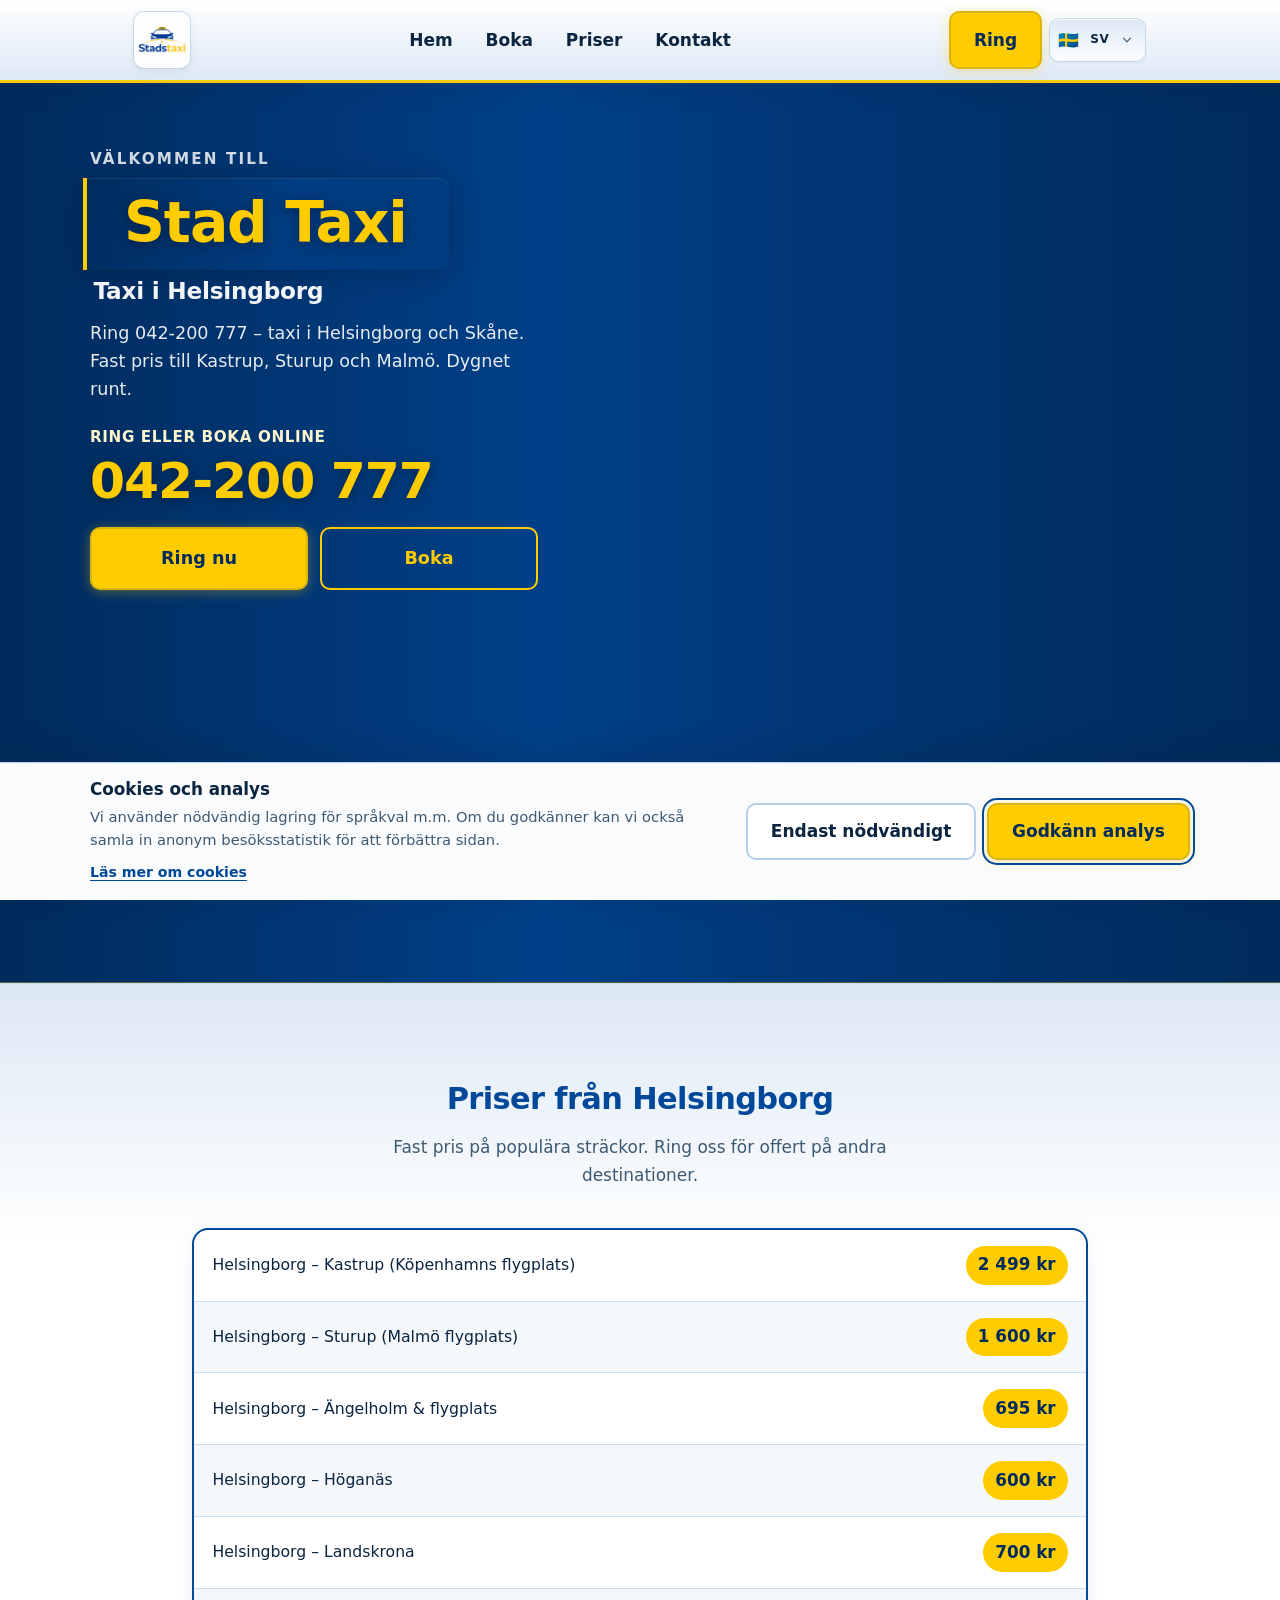
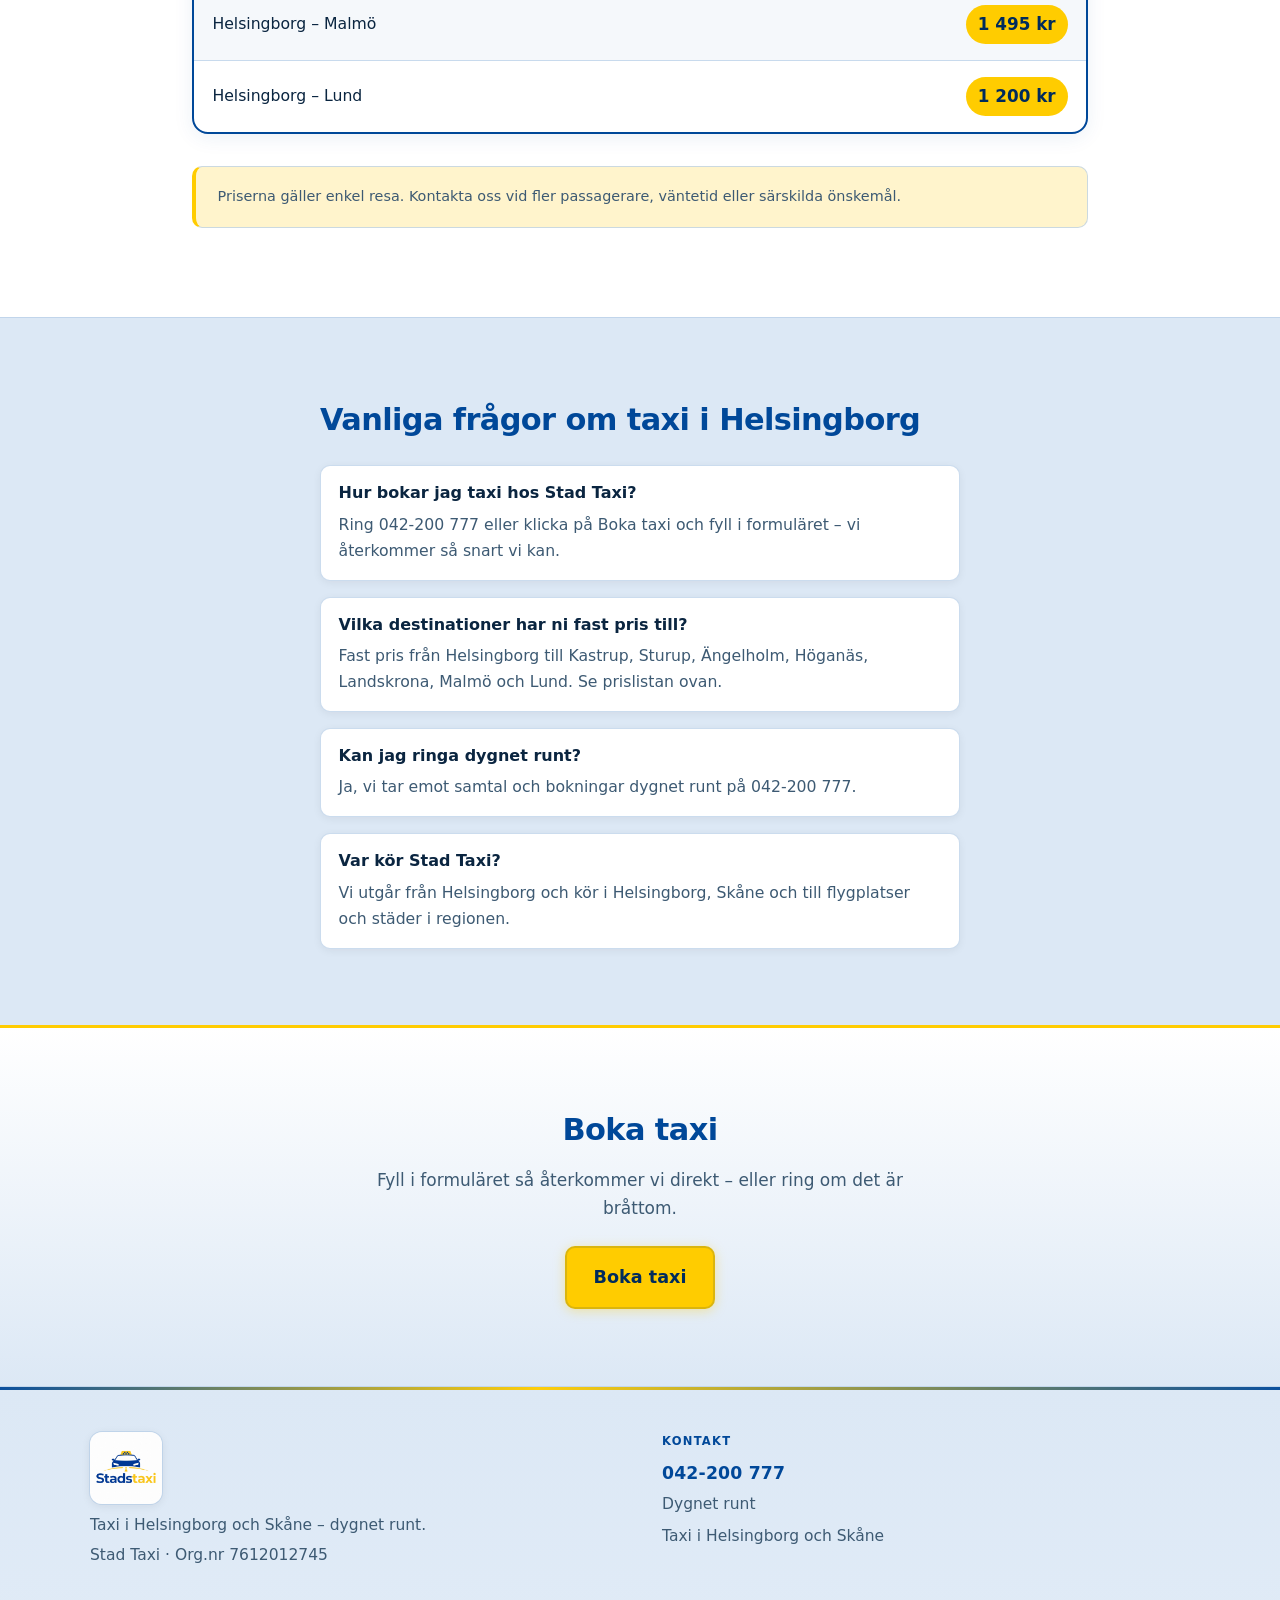
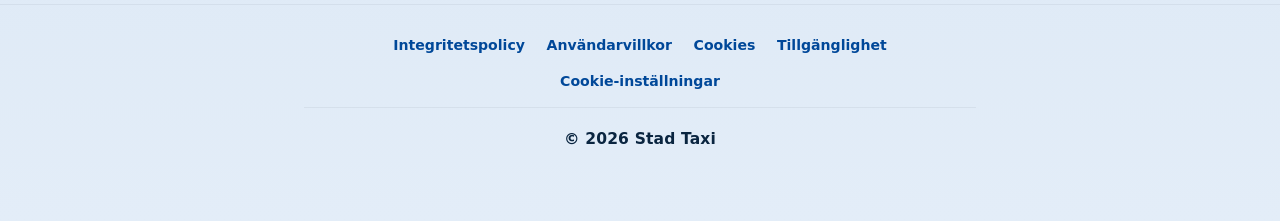
==== index.html @ 4b74ea0f "Add Google Ads click conversion for phone call buttons. Track AW-18304182555/IW6ACNmEntQcEJvSjphE on" ====
<!DOCTYPE html>
<html lang="sv">
  <head>
    <meta charset="utf-8" />
    <meta name="viewport" content="width=device-width, initial-scale=1, viewport-fit=cover" />
    <meta
      id="meta-description"
      name="description"
      content="Stad Taxi i Helsingborg – ring 042-200 777 dygnet runt. Fast pris taxi till Kastrup, Sturup, Malmö, Lund och Ängelholm. Boka online eller ring direkt."
    />
    <meta name="robots" content="index, follow, max-image-preview:large" />
    <meta name="theme-color" content="#004899" />
    <meta name="geo.region" content="SE-M" />
    <meta name="geo.placename" content="Helsingborg" />
    <title>Stad Taxi Helsingborg – taxi till Kastrup, Malmö &amp; flygplatser</title>
    <link rel="canonical" href="https://stadtaxi.se/" />
    <!-- Höj ?v= i stylesheet/script-URL:er vid deploy om mobilen visar gammal layout (cache). -->
    <link rel="stylesheet" href="styles.css?v=20" />
    <link rel="preload" as="image" href="images/hero-helsingborg-mobile.webp" type="image/webp" media="(max-width: 767px)" fetchpriority="high" />
    <link rel="preload" as="image" href="images/hero-helsingborg.png" media="(min-width: 768px)" fetchpriority="high" />
    <link rel="icon" href="images/logo-stadstaxi.png?v=2" type="image/png" sizes="any" />

    <meta property="og:type" content="website" />
    <meta property="og:site_name" content="Stad Taxi" />
    <meta property="og:locale" content="sv_SE" />
    <meta property="og:url" content="https://stadtaxi.se/" />
    <meta property="og:title" content="Stad Taxi Helsingborg – taxi till Kastrup, Malmö &amp; flygplatser" />
    <meta
      property="og:description"
      content="Stad Taxi i Helsingborg – ring 042-200 777 dygnet runt. Fast pris taxi till Kastrup, Sturup, Malmö, Lund och Ängelholm. Boka online eller ring direkt."
    />
    <meta
      property="og:image"
      content="https://stadtaxi.se/images/hero-helsingborg.png"
    />
    <meta property="og:image:width" content="1672" />
    <meta property="og:image:height" content="941" />
    <meta property="og:image:alt" content="Svart taxibil i Helsingborg vid solnedgång – Stad Taxi 042-200 777." />

    <meta name="twitter:card" content="summary_large_image" />
    <meta name="twitter:title" content="Stad Taxi Helsingborg – taxi till Kastrup, Malmö &amp; flygplatser" />
    <meta
      name="twitter:description"
      content="Ring 042-200 777 – fast pris taxi från Helsingborg till Kastrup, Sturup, Malmö, Lund och Ängelholm. Dygnet runt."
    />
    <meta
      name="twitter:image"
      content="https://stadtaxi.se/images/hero-helsingborg.png"
    />

    <script type="application/ld+json">
      {
        "@context": "https://schema.org",
        "@graph": [
          {
            "@type": "WebSite",
            "@id": "https://stadtaxi.se/#website",
            "url": "https://stadtaxi.se/",
            "name": "Stad Taxi",
            "description": "Taxi i Helsingborg och Skåne – fast pris till flygplatser och städer. Ring 042-200 777 dygnet runt.",
            "inLanguage": ["sv", "da", "en"],
            "publisher": { "@id": "https://stadtaxi.se/#stadstaxi" },
            "potentialAction": [
              {
                "@type": "ReserveAction",
                "name": "Boka taxi",
                "target": {
                  "@type": "EntryPoint",
                  "urlTemplate": "https://stadtaxi.se/#boka",
                  "actionPlatform": [
                    "https://schema.org/DesktopWebPlatform",
                    "https://schema.org/MobileWebPlatform"
                  ]
                }
              },
              {
                "@type": "CommunicateAction",
                "name": "Ring Stad Taxi",
                "target": {
                  "@type": "EntryPoint",
                  "urlTemplate": "tel:+4642200777",
                  "actionPlatform": [
                    "https://schema.org/DesktopWebPlatform",
                    "https://schema.org/MobileWebPlatform"
                  ]
                }
              }
            ]
          },
          {
            "@type": ["TaxiService", "LocalBusiness"],
            "@id": "https://stadtaxi.se/#stadstaxi",
            "name": "Stad Taxi",
            "description": "Lokal taxiservice i Helsingborg med fast pris till Kastrup, Sturup, Malmö, Lund, Ängelholm, Höganäs och Landskrona. Bokning dygnet runt på 042-200 777.",
            "url": "https://stadtaxi.se/",
            "logo": "https://stadtaxi.se/images/logo-stadstaxi.png",
            "image": [
              "https://stadtaxi.se/images/hero-helsingborg.png",
              "https://stadtaxi.se/images/logo-stadstaxi.png"
            ],
            "telephone": "+4642200777",
            "taxID": "7612012745",
            "priceRange": "$$",
            "currenciesAccepted": "SEK",
            "paymentAccepted": "Kontant, kreditkort, Swish",
            "areaServed": [
              { "@type": "City", "name": "Helsingborg" },
              { "@type": "AdministrativeArea", "name": "Skåne" }
            ],
            "serviceType": "Taxi",
            "openingHoursSpecification": [
              {
                "@type": "OpeningHoursSpecification",
                "dayOfWeek": [
                  "Monday",
                  "Tuesday",
                  "Wednesday",
                  "Thursday",
                  "Friday",
                  "Saturday",
                  "Sunday"
                ],
                "opens": "00:00",
                "closes": "23:59"
              }
            ],
            "hasOfferCatalog": {
              "@type": "OfferCatalog",
              "name": "Fast pris från Helsingborg",
              "itemListElement": [
                {
                  "@type": "Offer",
                  "name": "Taxi Helsingborg – Kastrup",
                  "price": "2499",
                  "priceCurrency": "SEK",
                  "itemOffered": { "@type": "Service", "name": "Taxi Helsingborg till Köpenhamns flygplats (Kastrup)" }
                },
                {
                  "@type": "Offer",
                  "name": "Taxi Helsingborg – Sturup",
                  "price": "1600",
                  "priceCurrency": "SEK",
                  "itemOffered": { "@type": "Service", "name": "Taxi Helsingborg till Malmö flygplats (Sturup)" }
                },
                {
                  "@type": "Offer",
                  "name": "Taxi Helsingborg – Ängelholm",
                  "price": "695",
                  "priceCurrency": "SEK",
                  "itemOffered": { "@type": "Service", "name": "Taxi Helsingborg till Ängelholm" }
                },
                {
                  "@type": "Offer",
                  "name": "Taxi Helsingborg – Höganäs",
                  "price": "600",
                  "priceCurrency": "SEK",
                  "itemOffered": { "@type": "Service", "name": "Taxi Helsingborg till Höganäs" }
                },
                {
                  "@type": "Offer",
                  "name": "Taxi Helsingborg – Landskrona",
                  "price": "700",
                  "priceCurrency": "SEK",
                  "itemOffered": { "@type": "Service", "name": "Taxi Helsingborg till Landskrona" }
                },
                {
                  "@type": "Offer",
                  "name": "Taxi Helsingborg – Malmö",
                  "price": "1495",
                  "priceCurrency": "SEK",
                  "itemOffered": { "@type": "Service", "name": "Taxi Helsingborg till Malmö" }
                },
                {
                  "@type": "Offer",
                  "name": "Taxi Helsingborg – Lund",
                  "price": "1200",
                  "priceCurrency": "SEK",
                  "itemOffered": { "@type": "Service", "name": "Taxi Helsingborg till Lund" }
                }
              ]
            },
            "contactPoint": {
              "@type": "ContactPoint",
              "telephone": "+4642200777",
              "contactType": "reservations",
              "areaServed": "Helsingborg",
              "availableLanguage": ["Swedish", "Danish", "English"]
            }
          },
          {
            "@type": "FAQPage",
            "@id": "https://stadtaxi.se/#faq",
            "mainEntity": [
              {
                "@type": "Question",
                "name": "Hur bokar jag taxi hos Stad Taxi i Helsingborg?",
                "acceptedAnswer": {
                  "@type": "Answer",
                  "text": "Ring 042-200 777 eller klicka på Boka taxi på sidan och fyll i formuläret. Vi återkommer så snart vi kan."
                }
              },
              {
                "@type": "Question",
                "name": "Vilka destinationer har Stad Taxi fast pris till från Helsingborg?",
                "acceptedAnswer": {
                  "@type": "Answer",
                  "text": "Fast pris gäller till Kastrup, Sturup, Ängelholm, Höganäs, Landskrona, Malmö och Lund. Se prislistan på sidan för aktuella belopp."
                }
              },
              {
                "@type": "Question",
                "name": "Kan jag ringa Stad Taxi dygnet runt?",
                "acceptedAnswer": {
                  "@type": "Answer",
                  "text": "Ja, Stad Taxi i Helsingborg tar emot samtal och bokningar dygnet runt på 042-200 777."
                }
              },
              {
                "@type": "Question",
                "name": "Var kör Stad Taxi?",
                "acceptedAnswer": {
                  "@type": "Answer",
                  "text": "Stad Taxi utgår från Helsingborg och kör i Helsingborg, Skåne och till flygplatser och städer i regionen."
                }
              }
            ]
          }
        ]
      }
    </script>
  </head>
  <body>
    <a class="skip-link" href="#main" data-i18n="skip">Hoppa till innehåll</a>

    <header class="site-header">
      <div class="site-header__inner">
        <div class="site-header__start">
          <a class="logo" href="#hem" data-i18n-aria-label="logo_aria">
            <img
              class="logo__mark"
              src="images/logo-stadstaxi.png"
              width="1024"
              height="1024"
              alt="Stad Taxi – logotyp"
              data-i18n-alt="logo_alt"
              decoding="async"
            />
          </a>
        </div>
        <nav class="site-nav" id="site-nav" data-i18n-aria-label="nav_aria">
          <ul class="site-nav__list">
            <li><a href="#hem" data-i18n="nav_home">Hem</a></li>
            <li><a href="#boka" data-open-booking data-i18n="nav_book">Boka</a></li>
            <li><a href="#priser" data-i18n="nav_prices">Priser</a></li>
            <li><a href="#kontakt" data-i18n="nav_contact">Kontakt</a></li>
          </ul>
        </nav>
        <div class="site-header__tools">
          <a class="site-header__cta btn btn--primary" href="tel:+4642200777" data-contact-phone data-i18n="header_call">Ring</a>
          <div class="lang-dropdown" id="lang-dropdown">
            <button
              type="button"
              class="lang-dropdown__toggle"
              id="lang-dropdown-toggle"
              aria-expanded="false"
              aria-haspopup="true"
              aria-controls="lang-dropdown-list"
            >
              <span class="lang-dropdown__flag" data-lang-current-flag aria-hidden="true">🇸🇪</span>
              <span class="lang-dropdown__code" data-lang-current-code>SV</span>
              <svg
                class="lang-dropdown__chevron"
                xmlns="http://www.w3.org/2000/svg"
                viewBox="0 0 20 20"
                width="16"
                height="16"
                aria-hidden="true"
                focusable="false"
              >
                <path
                  fill="currentColor"
                  d="M5.23 7.21a.75.75 0 011.06.02L10 11.17l3.71-3.94a.75.75 0 111.08 1.04l-4.25 4.5a.75.75 0 01-1.08 0l-4.25-4.5a.75.75 0 01.02-1.06z"
                />
              </svg>
            </button>
            <ul class="lang-dropdown__list" id="lang-dropdown-list" hidden>
              <li class="lang-dropdown__item">
                <button type="button" class="lang-dropdown__option" data-set-lang="sv" aria-current="true">
                  <span class="lang-dropdown__option-flag" aria-hidden="true">🇸🇪</span>
                  <span data-i18n="lang_sv">Svenska</span>
                </button>
              </li>
              <li class="lang-dropdown__item">
                <button type="button" class="lang-dropdown__option" data-set-lang="da">
                  <span class="lang-dropdown__option-flag" aria-hidden="true">🇩🇰</span>
                  <span data-i18n="lang_da">Dansk</span>
                </button>
              </li>
              <li class="lang-dropdown__item">
                <button type="button" class="lang-dropdown__option" data-set-lang="en">
                  <span class="lang-dropdown__option-flag" aria-hidden="true">🇬🇧</span>
                  <span data-i18n="lang_en">English</span>
                </button>
              </li>
            </ul>
          </div>
          <button
            type="button"
            class="nav-toggle"
            id="nav-toggle"
            aria-expanded="false"
            aria-controls="site-nav"
          >
            <span class="nav-toggle__bar" aria-hidden="true"></span>
            <span class="nav-toggle__bar" aria-hidden="true"></span>
            <span class="nav-toggle__bar" aria-hidden="true"></span>
            <span class="visually-hidden" data-i18n="menu">Meny</span>
          </button>
        </div>
      </div>
    </header>

    <main id="main">
      <section class="hero hero--simple hero--home-photo" id="hem" aria-labelledby="hero-title">
        <div class="hero__media" aria-hidden="true">
          <picture>
            <source media="(max-width: 767px)" srcset="images/hero-helsingborg-mobile.webp" type="image/webp" />
            <img
              class="hero__photo"
              src="images/hero-helsingborg.png"
              alt=""
              width="1672"
              height="941"
              fetchpriority="high"
              decoding="async"
            />
          </picture>
        </div>
        <div class="container hero__grid">
          <div class="hero__copy">
            <p class="hero__eyebrow" data-i18n="hero_eyebrow">Välkommen till</p>
            <h1 id="hero-title" class="hero__title" data-i18n="hero_title" data-i18n-html="true">
              <span class="hero__title-brand"><span class="hero__title-accent">Stad</span> <span class="hero__title-accent">Taxi</span></span>
              <span class="hero__title-location">Taxi i Helsingborg</span>
            </h1>
            <p class="hero__lead" data-i18n="hero_lead">
              Ring 042-200 777 – taxi i Helsingborg och Skåne. Fast pris till Kastrup, Sturup och Malmö. Dygnet runt.
            </p>
            <div class="hero-call">
              <p class="hero-call__label" data-i18n="hero_call_label">Ring eller boka online</p>
              <a class="hero-call__phone" href="tel:+4642200777" data-contact-phone>
                <span data-contact-phone-display>042-200 777</span>
              </a>
              <div class="hero__actions">
                <a class="btn btn--primary btn--lg hero__cta-call" href="tel:+4642200777" data-contact-phone data-i18n="hero_call_btn">Ring nu</a>
                <button type="button" class="btn btn--outline-accent btn--lg" data-open-booking data-i18n="nav_book">
                  Boka taxi
                </button>
              </div>
            </div>
          </div>
        </div>
      </section>

      <section class="pricing" id="priser" aria-labelledby="priser-title">
        <div class="container pricing__inner">
          <header class="pricing__header">
            <h2 id="priser-title" class="section-title pricing__title" data-i18n="price_title">Priser från Helsingborg</h2>
            <p class="section-intro pricing__intro" data-i18n="price_intro">
              Fast pris på populära sträckor. Ring oss för offert på andra destinationer.
            </p>
          </header>

          <ul class="price-table" role="list">
            <li class="price-table__row">
              <span class="price-table__route" data-i18n="price_route_kastrup">Helsingborg – Kastrup (Köpenhamns flygplats)</span>
              <span class="price-table__sum">2 499 kr</span>
            </li>
            <li class="price-table__row">
              <span class="price-table__route" data-i18n="price_route_sturup">Helsingborg – Sturup (Malmö flygplats)</span>
              <span class="price-table__sum">1 600 kr</span>
            </li>
            <li class="price-table__row">
              <span class="price-table__route" data-i18n="price_route_angelholm">Helsingborg – Ängelholm &amp; flygplats</span>
              <span class="price-table__sum">695 kr</span>
            </li>
            <li class="price-table__row">
              <span class="price-table__route" data-i18n="price_route_hoganas">Helsingborg – Höganäs</span>
              <span class="price-table__sum">600 kr</span>
            </li>
            <li class="price-table__row">
              <span class="price-table__route" data-i18n="price_route_landskrona">Helsingborg – Landskrona</span>
              <span class="price-table__sum">700 kr</span>
            </li>
            <li class="price-table__row">
              <span class="price-table__route" data-i18n="price_route_malmo">Helsingborg – Malmö</span>
              <span class="price-table__sum">1 495 kr</span>
            </li>
            <li class="price-table__row">
              <span class="price-table__route" data-i18n="price_route_lund">Helsingborg – Lund</span>
              <span class="price-table__sum">1 200 kr</span>
            </li>
          </ul>

          <aside class="pricing-disclaimer" data-i18n="price_disclaimer">
            Priserna gäller enkel resa. Kontakta oss vid fler passagerare, väntetid eller särskilda önskemål.
          </aside>
        </div>
      </section>

      <section class="faq" id="faq" aria-labelledby="faq-title">
        <div class="container faq__inner">
          <h2 id="faq-title" class="section-title faq__title" data-i18n="faq_title">Vanliga frågor om taxi i Helsingborg</h2>
          <dl class="faq__list">
            <div class="faq__item">
              <dt class="faq__question" data-i18n="faq_q1">Hur bokar jag taxi hos Stad Taxi?</dt>
              <dd class="faq__answer" data-i18n="faq_a1">
                Ring 042-200 777 eller klicka på Boka taxi och fyll i formuläret – vi återkommer så snart vi kan.
              </dd>
            </div>
            <div class="faq__item">
              <dt class="faq__question" data-i18n="faq_q2">Vilka destinationer har ni fast pris till?</dt>
              <dd class="faq__answer" data-i18n="faq_a2">
                Fast pris från Helsingborg till Kastrup, Sturup, Ängelholm, Höganäs, Landskrona, Malmö och Lund. Se prislistan ovan.
              </dd>
            </div>
            <div class="faq__item">
              <dt class="faq__question" data-i18n="faq_q3">Kan jag ringa dygnet runt?</dt>
              <dd class="faq__answer" data-i18n="faq_a3">
                Ja, vi tar emot samtal och bokningar dygnet runt på 042-200 777.
              </dd>
            </div>
            <div class="faq__item">
              <dt class="faq__question" data-i18n="faq_q4">Var kör Stad Taxi?</dt>
              <dd class="faq__answer" data-i18n="faq_a4">
                Vi utgår från Helsingborg och kör i Helsingborg, Skåne och till flygplatser och städer i regionen.
              </dd>
            </div>
          </dl>
        </div>
      </section>

      <section class="book-cta" id="boka" aria-labelledby="boka-title">
        <div class="container book-cta__inner">
          <h2 id="boka-title" class="section-title book-cta__title" data-i18n="book_title">Boka taxi</h2>
          <p class="book-cta__text" data-i18n="book_cta_text">
            Fyll i formuläret så återkommer vi direkt – eller ring om det är bråttom.
          </p>
          <button type="button" class="btn btn--primary btn--lg" data-open-booking data-i18n="btn_submit">
            Boka taxi
          </button>
        </div>
      </section>
    </main>

    <footer class="site-footer" id="kontakt">
      <div class="site-footer__shell">
        <div class="site-footer__inner container">
          <div class="site-footer__top">
            <div class="site-footer__brand-col">
              <h2 class="site-footer__brand">
                <a class="site-footer__brand-link" href="#hem" data-i18n-aria-label="logo_aria">
                  <img
                    class="site-footer__brand-logo"
                    src="images/logo-stadstaxi.png"
                    width="1024"
                    height="1024"
                    alt="Stad Taxi"
                    data-i18n-alt="logo_alt"
                    loading="lazy"
                    decoding="async"
                  />
                </a>
              </h2>
              <p class="site-footer__tag" data-i18n="footer_tag">Taxi i Helsingborg och Skåne – dygnet runt.</p>
              <p class="site-footer__company">
                <span data-company-name>Stad Taxi</span> · <span data-i18n="footer_org">Org.nr</span> <span data-org-number>7612012745</span>
              </p>
            </div>

            <div class="site-footer__meta">
              <div class="site-footer__meta-columns">
                <address class="site-footer__meta-group">
                  <h3 class="site-footer__heading" data-i18n="footer_contact">Kontakt</h3>
                  <p class="site-footer__phone-line">
                    <a class="site-footer__phone" href="tel:+4642200777" data-contact-phone>
                      <span data-contact-phone-display>042-200 777</span>
                    </a>
                  </p>
                  <p class="site-footer__hours" data-i18n="footer_hours_booking_value">Dygnet runt</p>
                  <p class="site-footer__area" data-i18n="footer_area">Taxi i Helsingborg och Skåne</p>
                </address>
              </div>
            </div>
          </div>
        </div>

        <div class="site-footer__foot">
          <div class="container site-footer__foot-inner">
            <nav class="site-footer__legal" data-i18n-aria-label="footer_legal_aria" aria-label="Juridisk information">
              <ul class="footer-legal" role="list">
                <li><a href="integritet.html" data-i18n="footer_privacy">Integritetspolicy</a></li>
                <li><a href="villkor.html" data-i18n="footer_terms">Användarvillkor</a></li>
                <li><a href="cookies.html" data-i18n="footer_cookies">Cookies</a></li>
                <li><a href="tillganglighet.html" data-i18n="footer_accessibility">Tillgänglighet</a></li>
                <li>
                  <button type="button" class="footer-legal__btn" id="cookie-settings-btn" data-i18n="cookie_settings">
                    Cookie-inställningar
                  </button>
                </li>
              </ul>
            </nav>

            <div class="site-footer__colophon">
              <p class="site-footer__colophon-primary">
                <span class="site-footer__copyright">&copy; <span id="year"></span> <span data-company-name>Stad Taxi</span></span>
              </p>
            </div>
          </div>
        </div>
      </div>
    </footer>

    <div
      id="cookie-consent"
      class="cookie-consent"
      hidden
      role="dialog"
      aria-modal="false"
      aria-labelledby="cookie-consent-title"
      aria-hidden="true"
      data-i18n-aria-label="cookie_banner_region_aria"
    >
      <div class="cookie-consent__inner container">
        <div class="cookie-consent__text">
          <h2 id="cookie-consent-title" class="cookie-consent__title" data-i18n="cookie_banner_title">Cookies och analys</h2>
          <p class="cookie-consent__lead" data-i18n="cookie_banner_lead">
            Vi använder nödvändig lagring för språkval m.m. Om du godkänner kan vi också samla in anonym besöksstatistik för att förbättra sidan.
          </p>
          <p class="cookie-consent__more">
            <a href="cookies.html" data-i18n="cookie_banner_read">Läs mer om cookies</a>
          </p>
        </div>
        <div class="cookie-consent__actions">
          <button type="button" class="btn btn--ghost" id="cookie-consent-reject" data-i18n="cookie_reject">Endast nödvändigt</button>
          <button type="button" class="btn btn--primary" id="cookie-consent-accept" data-i18n="cookie_accept">Godkänn analys</button>
        </div>
      </div>
    </div>

    <dialog id="booking-dialog" class="booking-dialog" aria-labelledby="booking-dialog-title">
      <div class="booking-dialog__inner">
        <header class="booking-dialog__header">
          <h2 id="booking-dialog-title" class="booking-dialog__title" data-i18n="book_title">Boka taxi</h2>
          <button type="button" class="booking-dialog__close" data-booking-dialog-close data-i18n-aria-label="book_dialog_close_aria" aria-label="Stäng">
            <span aria-hidden="true">&times;</span>
          </button>
        </header>
        <div class="booking-dialog__body">
          <div id="booking-flow">
            <form class="booking-form booking-form--dialog" id="booking-form" novalidate>
              <div class="form-row">
                <label for="book-from"><span data-i18n="lbl_from">Från</span> <span class="req" aria-hidden="true">*</span></label>
                <input type="text" id="book-from" name="from" autocomplete="street-address" required />
                <p class="field-error" id="book-from-error" role="alert" hidden></p>
              </div>
              <div class="form-row">
                <label for="book-to"><span data-i18n="lbl_to">Till</span> <span class="req" aria-hidden="true">*</span></label>
                <input type="text" id="book-to" name="to" autocomplete="off" required />
                <p class="field-error" id="book-to-error" role="alert" hidden></p>
              </div>
              <div class="form-row form-row--split">
                <div>
                  <label for="book-name"><span data-i18n="lbl_name">Namn</span> <span class="req" aria-hidden="true">*</span></label>
                  <input type="text" id="book-name" name="name" autocomplete="name" required />
                  <p class="field-error" id="book-name-error" role="alert" hidden></p>
                </div>
                <div>
                  <label for="book-email"><span data-i18n="lbl_email">E-post</span> <span class="req" aria-hidden="true">*</span></label>
                  <input
                    type="email"
                    id="book-email"
                    name="email"
                    autocomplete="email"
                    inputmode="email"
                    spellcheck="false"
                    autocapitalize="off"
                    placeholder="namn@example.com"
                    data-i18n-placeholder="ph_email"
                    required
                  />
                  <p class="field-error" id="book-email-error" role="alert" hidden></p>
                </div>
              </div>
              <div class="form-row">
                <label for="book-phone"><span data-i18n="lbl_phone">Telefonnummer</span> <span class="req" aria-hidden="true">*</span></label>
                <input type="tel" id="book-phone" name="phone" autocomplete="tel" inputmode="tel" required />
                <p class="field-error" id="book-phone-error" role="alert" hidden></p>
              </div>
              <div class="form-row">
                <label for="book-message"><span data-i18n="lbl_extras">Övrigt</span> <span class="optional" data-i18n="opt_optional">(valfritt)</span></label>
                <input type="text" id="book-message" name="message" placeholder="Flygnummer / barnstol" data-i18n-placeholder="ph_extras" />
              </div>
              <div class="form-row form-row--split booking-form__datetime" id="book-datetime-fields">
                <div>
                  <label for="book-date"><span data-i18n="lbl_date">Datum</span> <span class="req" aria-hidden="true">*</span></label>
                  <input type="date" id="book-date" name="date" />
                  <p class="field-error" id="book-date-error" role="alert" hidden></p>
                </div>
                <div>
                  <label for="book-time"><span data-i18n="lbl_time">Tid</span> <span class="req" aria-hidden="true">*</span></label>
                  <input type="time" id="book-time" name="time" />
                  <p class="field-error" id="book-time-error" role="alert" hidden></p>
                </div>
              </div>
              <div class="form-row">
                <label class="check check--radio">
                  <input type="checkbox" id="book-immediate" name="immediate" />
                  <span data-i18n="when_immediate">Omgående</span>
                </label>
              </div>
              <div class="form-row">
                <label for="book-passengers" data-i18n="lbl_passengers">Antal personer</label>
                <select id="book-passengers" name="passengers">
                  <option value="1" selected>1</option>
                  <option value="2">2</option>
                  <option value="3">3</option>
                  <option value="4">4</option>
                  <option value="5">5</option>
                  <option value="6">6</option>
                  <option value="7">7</option>
                  <option value="8">8</option>
                </select>
              </div>
              <input type="text" name="_honey" id="book-honey" class="visually-hidden" tabindex="-1" autocomplete="off" aria-hidden="true" />
              <p class="book-status" id="book-status" role="status" aria-live="polite" hidden></p>
              <button type="submit" class="btn btn--primary btn--lg btn--block" data-i18n="btn_submit">Boka taxi</button>
            </form>
          </div>
          <div class="booking-dialog__thanks" id="booking-thanks" hidden tabindex="-1" role="status" aria-live="polite">
            <h3 class="booking-dialog__thanks-title" data-i18n="thanks_title">Tack!</h3>
            <p class="booking-dialog__thanks-text" data-i18n="thanks_text">Vi har tagit emot din bokning och återkommer så snart vi kan.</p>
            <button type="button" class="btn btn--ghost" id="booking-thanks-reset" data-i18n="thanks_reset">Ny bokning</button>
            <button type="button" class="btn btn--primary" data-booking-dialog-close data-i18n="book_dialog_close_btn">Stäng</button>
          </div>
        </div>
      </div>
    </dialog>

    <script src="stadstaxi-config.js?v=8"></script>
    <script src="i18n.js?v=12" defer></script>
    <script src="cookies-consent.js?v=3" defer></script>
    <script src="script.js?v=4" defer></script>
    <script src="booking.js?v=5" defer></script>
  </body>
</html>
---- styles.css ----
/* Stad Taxi – klassiska taxifärger: blå + gul */
:root {
  --color-accent-rgb: 0, 72, 153;
  --color-taxi-rgb: 255, 204, 0;
  --color-bg: #eef4fb;
  --color-bg-soft: #dce8f5;
  --color-surface: #ffffff;
  --color-surface-muted: #e3edf8;
  --color-text: #0a2540;
  --color-text-muted: #3d5a73;
  --color-accent: #004899;
  --color-accent-hover: #005eb8;
  --color-accent-soft: #cce0f5;
  --color-accent-text: #ffffff;
  --color-on-yellow: #002b5c;
  --color-taxi: #ffcc00;
  --color-taxi-hover: #e6b800;
  --color-taxi-muted: #fff4cc;
  --color-warm: #b8860b;
  --color-border: #b8cfe8;
  --color-border-soft: rgba(184, 207, 232, 0.72);
  --color-error: #b91c1c;
  --shadow-sm: 0 2px 8px rgba(28, 25, 23, 0.06);
  --shadow-md: 0 12px 40px rgba(28, 25, 23, 0.08);
  --shadow-header: 0 1px 0 rgba(255, 255, 255, 0.7) inset, 0 8px 28px rgba(28, 25, 23, 0.06);
  --font-sans: system-ui, -apple-system, "Segoe UI", Roboto, "Helvetica Neue", Arial, sans-serif;
  --radius: 16px;
  --radius-sm: 10px;
  --radius-lg: 22px;
  --header-h: 76px;
  /* Footer: shared rhythm (index + slim) */
  --footer-pad-y: clamp(2.25rem, 5vw, 3.25rem);
  --footer-pad-y-tight: clamp(1.35rem, 3.5vw, 2rem);
  --footer-pad-bottom: clamp(2.25rem, 4vw, 2.85rem);
  --footer-gap: clamp(1.25rem, 3vw, 1.75rem);
  --footer-divider: rgba(15, 23, 41, 0.08);
  /* Lighter rule between items inside the same footer band (legal / colophon) */
  --footer-divider-soft: rgba(15, 23, 41, 0.055);
  --footer-meta-surface: rgba(255, 255, 255, 0.62);
  --footer-meta-border: rgba(210, 218, 230, 0.65);
  --footer-legal-gap-y: 0.55rem;
  --footer-legal-gap-x: 1.35rem;
  --space: clamp(1.5rem, 5.5vw, 2.75rem);
  --section-y: clamp(3.75rem, 11vw, 7rem);
  --container: min(1100px, 100% - 2 * var(--space));
  --touch-target: 44px;
  --scroll-pad-top: calc(var(--header-h) + 0.75rem);
}

*,
*::before,
*::after {
  box-sizing: border-box;
}

html {
  scroll-behavior: smooth;
  -webkit-text-size-adjust: 100%;
  text-size-adjust: 100%;
  color-scheme: light;
}

@media (prefers-reduced-motion: reduce) {
  html {
    scroll-behavior: auto;
  }
}

body {
  margin: 0;
  font-family: var(--font-sans);
  font-size: 1.0625rem;
  line-height: 1.65;
  color: var(--color-text);
  background: var(--color-bg);
  padding-bottom: env(safe-area-inset-bottom, 0px);
  overflow-x: clip;
  -webkit-tap-highlight-color: rgba(var(--color-accent-rgb), 0.12);
}

body.nav-open {
  overflow: hidden;
  overscroll-behavior: none;
}

/* Ankarlänkar: undvik att innehåll hamnar under sticky header */
:where(main, body) [id] {
  scroll-margin-top: var(--scroll-pad-top);
}

img {
  max-width: 100%;
  height: auto;
  display: block;
}

a {
  color: var(--color-accent);
  text-decoration-thickness: 1px;
  text-underline-offset: 3px;
}

a:hover {
  color: var(--color-accent-hover);
}

.container {
  width: var(--container);
  margin-inline: auto;
}

.visually-hidden {
  position: absolute;
  width: 1px;
  height: 1px;
  padding: 0;
  margin: -1px;
  overflow: hidden;
  clip: rect(0, 0, 0, 0);
  white-space: nowrap;
  border: 0;
}

.skip-link {
  position: absolute;
  left: -9999px;
  top: 0;
  z-index: 1000;
  padding: 0.85rem 1.15rem;
  background: var(--color-taxi);
  color: var(--color-on-yellow);
  font-weight: 700;
  border-radius: var(--radius-sm);
}

.skip-link:focus {
  left: var(--space);
  top: var(--space);
}

/* Header */
.site-header {
  position: sticky;
  top: 0;
  z-index: 50;
  padding-top: env(safe-area-inset-top, 0px);
  background: linear-gradient(180deg, rgba(255, 255, 255, 0.97) 0%, rgba(220, 232, 245, 0.98) 100%);
  backdrop-filter: blur(14px) saturate(1.15);
  -webkit-backdrop-filter: blur(14px) saturate(1.15);
  border-bottom: 3px solid var(--color-taxi);
  box-shadow: var(--shadow-header);
}

.site-header__inner {
  display: flex;
  align-items: center;
  gap: 0.65rem;
  width: var(--container);
  margin-inline: auto;
  min-height: var(--header-h);
  padding: 0.7rem var(--space);
}

.site-header__start {
  display: flex;
  align-items: center;
  gap: 0.35rem;
  flex: 1 1 auto;
  min-width: 0;
}

.site-header__tools {
  display: flex;
  align-items: center;
  gap: 0.45rem;
  flex-shrink: 0;
  margin-left: auto;
}

.site-header__cta {
  display: none;
  min-height: 2.5rem;
  padding: 0.45rem 0.85rem;
  font-size: 0.88rem;
  white-space: nowrap;
}

@media (min-width: 480px) {
  .site-header__cta {
    display: inline-flex;
  }
}

@media (min-width: 900px) {
  .site-header__inner {
    gap: 0.65rem 1.25rem;
  }
}

.logo {
  display: inline-flex;
  align-items: center;
  gap: 0.65rem;
  color: var(--color-text);
  text-decoration: none;
  font-weight: 800;
  font-size: 1.22rem;
  letter-spacing: -0.025em;
  border-radius: var(--radius-sm);
  margin: -0.25rem;
  padding: 0.25rem 0.35rem 0.25rem 0.25rem;
  transition: background 0.15s ease, box-shadow 0.15s ease;
}

.logo:hover {
  color: var(--color-text);
  background: rgba(var(--color-accent-rgb), 0.08);
  box-shadow: none;
}

.logo:focus-visible {
  outline: 2px solid var(--color-accent);
  outline-offset: 2px;
}

.logo__mark {
  width: auto;
  height: clamp(2.75rem, 7vw, 3.5rem);
  max-width: min(14rem, 70vw);
  max-height: 4rem;
  flex-shrink: 0;
  border-radius: 10px;
  object-fit: contain;
  object-position: left center;
  display: block;
  box-shadow:
    0 0 0 1px var(--color-border-soft),
    0 2px 8px rgba(28, 25, 23, 0.07);
  transition: box-shadow 0.15s ease, transform 0.15s ease;
}

.logo:hover .logo__mark {
  box-shadow:
    0 0 0 1px rgba(var(--color-accent-rgb), 0.35),
    0 4px 12px rgba(var(--color-accent-rgb), 0.18);
  transform: scale(1.02);
}

@media (prefers-reduced-motion: reduce) {
  .logo:hover .logo__mark {
    transform: none;
  }
}

.nav-toggle {
  display: inline-flex;
  flex-direction: column;
  justify-content: center;
  gap: 5px;
  width: 48px;
  height: 48px;
  padding: 0;
  border: 1px solid var(--color-border);
  border-radius: var(--radius-sm);
  background: var(--color-surface);
  cursor: pointer;
  box-shadow: var(--shadow-sm);
  transition: border-color 0.15s ease, background 0.15s ease;
}

.nav-toggle:hover {
  border-color: rgba(var(--color-accent-rgb), 0.4);
  background: var(--color-bg);
}

.nav-toggle:focus-visible {
  outline: 2px solid var(--color-accent);
  outline-offset: 2px;
}

.nav-toggle__bar {
  display: block;
  width: 22px;
  height: 2px;
  margin-inline: auto;
  background: var(--color-text);
  border-radius: 1px;
  transition: transform 0.2s ease, opacity 0.2s ease;
}

/* Språk: dropdown */
.lang-dropdown {
  position: relative;
  flex-shrink: 0;
  z-index: 1;
}

.lang-dropdown.is-open {
  z-index: 75;
}

.lang-dropdown__toggle {
  display: inline-flex;
  align-items: center;
  justify-content: center;
  gap: 0.35rem;
  min-width: var(--touch-target);
  min-height: var(--touch-target);
  padding: 0.35rem 0.6rem 0.35rem 0.5rem;
  margin: 0;
  font: inherit;
  font-size: 0.75rem;
  font-weight: 800;
  letter-spacing: 0.06em;
  color: var(--color-text);
  background: linear-gradient(180deg, var(--color-bg-soft) 0%, rgba(255, 255, 255, 0.92) 100%);
  border: 1px solid var(--color-border-soft);
  border-radius: var(--radius-sm);
  cursor: pointer;
  box-shadow:
    0 1px 0 rgba(255, 255, 255, 0.75) inset,
    0 1px 2px rgba(15, 23, 41, 0.06);
  transition:
    background 0.16s ease,
    color 0.16s ease,
    box-shadow 0.16s ease,
    border-color 0.16s ease;
}

.lang-dropdown__toggle:hover {
  border-color: rgba(var(--color-accent-rgb), 0.28);
  color: var(--color-accent);
}

.lang-dropdown__toggle:focus-visible {
  outline: 2px solid var(--color-accent);
  outline-offset: 2px;
}

.lang-dropdown__flag {
  font-size: 1.05rem;
  line-height: 1;
}

.lang-dropdown__code {
  min-width: 1.75rem;
  text-align: center;
}

.lang-dropdown__chevron {
  flex-shrink: 0;
  color: var(--color-text-muted);
  transition: transform 0.2s ease;
}

.lang-dropdown.is-open .lang-dropdown__chevron {
  transform: rotate(180deg);
}

.lang-dropdown__list {
  list-style: none;
  margin: 0;
  padding: 0.3rem;
  position: absolute;
  top: calc(100% + 6px);
  right: 0;
  min-width: max(100%, 11.25rem);
  border-radius: var(--radius-sm);
  border: 1px solid var(--color-border-soft);
  background: var(--color-surface);
  box-shadow: var(--shadow-md);
}

.lang-dropdown__item {
  margin: 0;
}

.lang-dropdown__item + .lang-dropdown__item {
  margin-top: 0.15rem;
}

.lang-dropdown__option {
  display: flex;
  align-items: center;
  gap: 0.5rem;
  width: 100%;
  margin: 0;
  min-height: var(--touch-target);
  padding: 0.6rem 0.65rem;
  font: inherit;
  font-size: 0.9rem;
  font-weight: 600;
  text-align: left;
  color: var(--color-text);
  background: transparent;
  border: none;
  border-radius: calc(var(--radius-sm) - 2px);
  cursor: pointer;
  transition: background 0.15s ease, color 0.15s ease;
}

.lang-dropdown__option:hover {
  background: var(--color-bg-soft);
  color: var(--color-accent);
}

.lang-dropdown__option:focus-visible {
  outline: 2px solid var(--color-accent);
  outline-offset: 0;
}

.lang-dropdown__option[aria-current="true"] {
  background: var(--color-accent-soft);
  color: var(--color-accent);
}

.lang-dropdown__option-flag {
  font-size: 1.1rem;
  line-height: 1;
}

@media (prefers-reduced-motion: reduce) {
  .lang-dropdown__chevron {
    transition: none;
  }

  .lang-dropdown__option {
    transition: none;
  }
}

@media (max-width: 767px) {
  :root {
    --header-h: 76px;
    --section-y: clamp(3.35rem, 12vw, 5.25rem);
    --space: clamp(1.2rem, 5.2vw, 1.9rem);
  }

  body {
    font-size: 1.03125rem;
    line-height: 1.68;
  }

  .site-header__inner {
    flex-wrap: nowrap;
    align-items: center;
    gap: 0.55rem;
    padding-inline: max(0.75rem, min(var(--space), 5vw));
    padding-top: 0.55rem;
    padding-bottom: 0.55rem;
  }

  .site-header__tools {
    margin-left: auto;
    gap: 0.4rem;
  }

  .logo__mark {
    max-width: min(11rem, 58vw);
  }
}

.site-nav {
  position: fixed;
  inset: var(--header-h) 0 auto 0;
  background: var(--color-surface);
  border-bottom: 1px solid var(--color-border-soft);
  padding: 1.5rem var(--space) 1.75rem;
  transform: translateY(-120%);
  opacity: 0;
  pointer-events: none;
  transition: transform 0.2s ease, opacity 0.2s ease;
  box-shadow: 0 16px 40px rgba(28, 25, 23, 0.1);
  border-radius: 0 0 var(--radius) var(--radius);
}

.site-nav.is-open {
  transform: translateY(0);
  opacity: 1;
  pointer-events: auto;
  z-index: 70;
}

.site-nav__list {
  list-style: none;
  margin: 0;
  padding: 0;
  display: flex;
  flex-direction: column;
  gap: 0.45rem;
}

.site-nav__list a {
  display: block;
  padding: 1.05rem 0.95rem;
  border-radius: var(--radius-sm);
  color: var(--color-text);
  text-decoration: none;
  font-weight: 600;
  transition: background 0.15s ease, color 0.15s ease;
}

.site-nav__list a[aria-current="page"] {
  background: var(--color-accent-soft);
  color: var(--color-accent);
  font-weight: 700;
}

.site-nav__list a:hover,
.site-nav__list a:focus-visible {
  background: var(--color-taxi-muted);
  color: var(--color-accent);
}

.site-nav__list a[aria-current="page"]:hover,
.site-nav__list a[aria-current="page"]:focus-visible {
  color: var(--color-accent-hover);
}

@media (min-width: 768px) {
  .nav-toggle {
    display: none;
  }

  .site-nav {
    position: static;
    transform: none;
    opacity: 1;
    pointer-events: auto;
    padding: 0;
    border: 0;
    background: transparent;
    box-shadow: none;
    border-radius: 0;
    flex: 1 1 auto;
    min-width: 0;
    display: flex;
    justify-content: center;
    align-items: center;
  }

  .site-nav__list {
    flex-direction: row;
    flex-wrap: wrap;
    gap: 0.2rem 0.35rem;
    justify-content: center;
  }

  .site-nav__list a {
    padding: 0.55rem 0.85rem;
    border-radius: 999px;
  }

  .site-header__start {
    flex: 0 0 auto;
  }

  .site-header__tools {
    margin-left: 0;
  }
}

/* Buttons */
.btn {
  display: inline-flex;
  align-items: center;
  justify-content: center;
  gap: 0.55rem;
  min-height: var(--touch-target);
  padding: 0.8rem 1.45rem;
  font: inherit;
  font-weight: 600;
  border-radius: var(--radius-sm);
  border: 2px solid transparent;
  cursor: pointer;
  text-decoration: none;
  touch-action: manipulation;
  transition: background 0.15s ease, color 0.15s ease, border-color 0.15s ease, box-shadow 0.15s ease;
}

.btn:focus-visible {
  outline: 2px solid var(--color-accent);
  outline-offset: 3px;
}

.btn--primary {
  background: var(--color-taxi);
  color: var(--color-on-yellow);
  border-color: rgba(0, 43, 92, 0.14);
  box-shadow: 0 2px 12px rgba(var(--color-taxi-rgb), 0.35);
}

.btn--primary:hover {
  background: var(--color-taxi-hover);
  color: var(--color-on-yellow);
}

.btn--ghost {
  background: var(--color-surface);
  border-color: var(--color-border);
  color: var(--color-text);
}

.btn--ghost:hover {
  border-color: var(--color-accent);
  color: var(--color-accent-hover);
}

.btn--small {
  min-height: 44px;
  padding: 0.45rem 1rem;
  font-size: 0.95rem;
}

.btn--lg {
  min-height: 54px;
  padding: 0.95rem 1.65rem;
  font-size: 1.1rem;
}

.btn--block {
  width: 100%;
}

/* Header CTA: ring (desktop) */
.btn--call {
  min-height: 44px;
  padding: 0.5rem 1.15rem;
  font-size: 0.92rem;
  font-weight: 700;
  border-radius: 999px;
  background: var(--color-accent);
  color: var(--color-accent-text);
  border: none;
  box-shadow: 0 2px 12px rgba(var(--color-accent-rgb), 0.4);
}

.btn--call:hover {
  background: var(--color-accent-hover);
  color: var(--color-accent-text);
}

.btn--call:focus-visible {
  outline: 2px solid var(--color-accent);
  outline-offset: 3px;
}

/* Hero – enkel, tydlig ingång */
.hero.hero--simple {
  padding: clamp(2.25rem, 7vw, 3.75rem) var(--space) clamp(2.75rem, 9vw, var(--section-y));
  background: var(--color-surface);
  border-bottom: 1px solid var(--color-border-soft);
}

/* Startsida: helskärmsfoto + vänsterviktat skikt för läsbarhet (LCP via preload + picture) */
.hero.hero--simple.hero--home-photo {
  --hero-photo-overlay: linear-gradient(
    to right,
    rgba(0, 43, 92, 0.92) 0%,
    rgba(0, 72, 153, 0.72) min(46vw, 34rem),
    rgba(0, 72, 153, 0.28) 74%,
    rgba(0, 72, 153, 0) 100%
  );
  position: relative;
  isolation: isolate;
  display: flex;
  align-items: flex-start;
  min-height: 100vh;
  min-height: 100dvh;
  padding: clamp(2.75rem, 8vw, 4rem) max(var(--space), env(safe-area-inset-right, 0px))
    clamp(2.75rem, 9vw, var(--section-y)) max(var(--space), env(safe-area-inset-left, 0px));
  border-bottom: 1px solid rgba(255, 204, 0, 0.35);
  background-color: #002b5c;
  overflow: hidden;
}

.hero.hero--simple.hero--home-photo::before {
  content: "";
  position: absolute;
  inset: 0;
  z-index: 1;
  background: var(--hero-photo-overlay);
  pointer-events: none;
}

.hero__media {
  position: absolute;
  inset: 0;
  z-index: 0;
  overflow: hidden;
}

.hero__photo {
  width: 100%;
  height: 100%;
  object-fit: cover;
  object-position: 78% center;
}

@media (max-width: 639px) {
  .hero__photo {
    object-position: 80% 72%;
  }
}

@media (min-width: 900px) {
  .hero__photo {
    object-position: 76% center;
  }
}

.hero.hero--simple.hero--home-photo .hero__eyebrow {
  margin: 0 0 0.4rem;
  font-size: clamp(0.8rem, 2vw, 0.95rem);
  font-weight: 600;
  letter-spacing: 0.14em;
  text-transform: uppercase;
  color: rgba(255, 255, 255, 0.82);
}

.hero.hero--simple.hero--home-photo .hero__title {
  display: flex;
  flex-direction: column;
  align-items: flex-start;
  gap: 0.35rem;
  margin-bottom: 0.85rem;
  color: #fff;
}

.hero.hero--simple.hero--home-photo .hero__title-brand {
  display: inline-block;
  font-size: clamp(2.35rem, 7.2vw, 3.55rem);
  font-weight: 800;
  line-height: 1.02;
  letter-spacing: -0.02em;
  padding: 0.28em 0.75em 0.32em 0.65em;
  margin-left: -0.12em;
  background: linear-gradient(
    105deg,
    rgba(0, 43, 92, 0.55) 0%,
    rgba(0, 72, 153, 0.35) 55%,
    transparent 100%
  );
  border-left: 4px solid var(--color-taxi);
  border-radius: 0 var(--radius-sm) var(--radius-sm) 0;
  box-shadow:
    0 4px 28px rgba(0, 0, 0, 0.22),
    inset 0 1px 0 rgba(255, 255, 255, 0.08);
}

.hero.hero--simple.hero--home-photo .hero__title-location {
  display: block;
  font-size: clamp(1.15rem, 3.2vw, 1.45rem);
  font-weight: 700;
  line-height: 1.25;
  letter-spacing: -0.01em;
  color: rgba(255, 255, 255, 0.95);
  padding-left: 0.15em;
}

.hero.hero--simple.hero--home-photo .hero__title-accent {
  color: var(--color-taxi);
  text-shadow: 0 2px 12px rgba(0, 0, 0, 0.35);
}

.hero.hero--simple.hero--home-photo .hero__lead {
  color: rgba(255, 255, 255, 0.9);
}

.hero.hero--simple.hero--home-photo .hero__caption--home {
  margin: 1.1rem 0 0;
  max-width: 28rem;
  text-align: left;
  color: rgba(255, 255, 255, 0.78);
}

.hero.hero--simple.hero--home-photo .hero__book-link {
  color: var(--color-taxi-muted);
}

.hero.hero--simple.hero--home-photo .hero__book-link:hover {
  color: #fff;
}

.hero.hero--simple.hero--home-photo .btn--outline-accent {
  background: transparent;
  border-color: var(--color-taxi);
  color: var(--color-taxi);
}

.hero.hero--simple.hero--home-photo .btn--outline-accent:hover {
  background: rgba(var(--color-taxi-rgb), 0.15);
  border-color: var(--color-taxi);
  color: #fff;
}

.hero.hero--simple.hero--home-photo .btn:focus-visible {
  outline: 2px solid var(--color-taxi);
  outline-offset: 2px;
  box-shadow: 0 0 0 4px rgba(var(--color-accent-rgb), 0.85);
}

.hero.hero--simple.hero--home-photo .hero__book-link:focus-visible {
  outline: 2px solid #fff;
  outline-offset: 3px;
  box-shadow: 0 0 0 4px rgba(26, 79, 122, 0.95);
}

.hero__grid {
  display: grid;
  gap: clamp(1.75rem, 5vw, 2.75rem);
  align-items: center;
}

.hero.hero--simple.hero--home-photo .hero__grid {
  position: relative;
  z-index: 2;
  width: 100%;
  grid-template-columns: 1fr;
}

.hero.hero--simple.hero--home-photo .hero__copy {
  max-width: min(34rem, 100%);
}

@media (min-width: 900px) {
  .hero__grid {
    grid-template-columns: minmax(0, 1.02fr) minmax(260px, 40%);
    gap: clamp(2rem, 4vw, 3rem);
  }

  .hero.hero--simple.hero--home-photo .hero__grid {
    grid-template-columns: minmax(0, 1fr);
    max-width: min(1100px, 100%);
  }
}

.hero__eyebrow {
  margin: 0 0 0.5rem;
  font-size: 0.78rem;
  font-weight: 700;
  text-transform: uppercase;
  letter-spacing: 0.12em;
  color: var(--color-accent);
}

.hero__title {
  margin: 0 0 0.75rem;
  font-size: clamp(1.85rem, 4.8vw, 2.65rem);
  line-height: 1.14;
  letter-spacing: -0.03em;
  font-weight: 800;
  color: var(--color-text);
}

.hero__lead {
  margin: 0 0 1.35rem;
  color: var(--color-text-muted);
  font-size: clamp(1rem, 1.9vw, 1.1rem);
  line-height: 1.6;
  max-width: 28rem;
}

.hero__actions {
  display: flex;
  flex-wrap: wrap;
  gap: 0.75rem;
  align-items: stretch;
  max-width: 28rem;
}

.hero-call {
  margin-top: 0.35rem;
}

.hero-call__label {
  margin: 0 0 0.35rem;
  font-size: 0.95rem;
  font-weight: 700;
  letter-spacing: 0.04em;
  text-transform: uppercase;
  color: var(--color-taxi-muted);
}

.hero-call__phone {
  display: inline-block;
  margin: 0 0 1.15rem;
  font-size: clamp(2rem, 8vw, 3.15rem);
  font-weight: 800;
  line-height: 1.05;
  letter-spacing: -0.02em;
  color: var(--color-taxi);
  text-decoration: none;
  text-shadow: 0 2px 12px rgba(0, 0, 0, 0.35);
}

.hero-call__phone:hover,
.hero-call__phone:focus-visible {
  color: var(--color-taxi-hover);
}

.hero-call__phone:focus-visible {
  outline: 2px solid var(--color-taxi);
  outline-offset: 3px;
}

.hero.hero--simple.hero--home-photo .hero__actions .btn {
  flex: 1 1 9rem;
  min-height: 3rem;
}

.hero__cta-primary {
  justify-content: center;
  width: 100%;
}

.hero__book-link {
  margin: 0.15rem auto 0;
  padding: 0.4rem 0.25rem;
  align-self: center;
  font: inherit;
  font-size: 0.9rem;
  font-weight: 600;
  color: var(--color-accent);
  text-decoration: underline;
  text-decoration-thickness: 1px;
  text-underline-offset: 3px;
  text-align: center;
  border-radius: var(--radius-sm);
  background: none;
  border: none;
  cursor: pointer;
  width: auto;
}

.hero__book-link:hover {
  color: var(--color-accent-hover);
}

.hero__book-link:focus-visible {
  outline: 2px solid var(--color-accent);
  outline-offset: 3px;
}

.btn__icon {
  flex-shrink: 0;
  width: 22px;
  height: 22px;
}

.btn--wa {
  background: #25d366;
  color: #fff;
  border-color: #1ebe57;
  box-shadow: var(--shadow-sm);
}

.btn--wa:hover {
  background: #1ebe57;
  color: #fff;
  border-color: #18994a;
}

.btn--wa:focus-visible {
  outline-color: #128c7e;
}

.btn--outline-accent {
  background: var(--color-surface);
  border-color: var(--color-accent);
  color: var(--color-accent);
}

.btn--outline-accent:hover {
  background: var(--color-accent-soft);
  border-color: var(--color-accent-hover);
  color: var(--color-accent-hover);
}

.hero__figure {
  margin: 0;
  position: relative;
}

.hero__figure img {
  width: 100%;
  border-radius: var(--radius-lg);
  box-shadow: var(--shadow-md);
  object-fit: cover;
  aspect-ratio: 4 / 3;
  background: var(--color-surface-muted);
}

.hero__caption {
  margin: 0.75rem 0 0;
  font-size: 0.84rem;
  color: var(--color-text-muted);
  line-height: 1.45;
  text-align: center;
}

@media (min-width: 900px) {
  .hero__caption {
    text-align: left;
  }
}

/* Sections */
.section-title {
  margin: 0 0 1.35rem;
  font-size: clamp(1.5rem, 3.5vw, 1.9rem);
  letter-spacing: -0.02em;
  color: var(--color-accent);
}

.section-title--sm {
  font-size: clamp(1.25rem, 2.5vw, 1.45rem);
}

.section-intro {
  margin: 0 0 2.5rem;
  color: var(--color-text-muted);
  max-width: 40rem;
  line-height: 1.7;
  font-size: 1.05rem;
}

.booking-lead {
  margin-bottom: 2.75rem;
}

/* Bokningsflöde (wizard) */
.booking-wizard {
  margin-top: 0.25rem;
}

.booking-wizard__track {
  list-style: none;
  margin: 0 0 1.65rem;
  padding: 0;
  display: flex;
  justify-content: space-between;
  gap: 0.5rem;
  position: relative;
}

.booking-wizard__track::before {
  content: "";
  position: absolute;
  left: 8%;
  right: 8%;
  top: 1.1rem;
  height: 2px;
  background: var(--color-border);
  z-index: 0;
}

.booking-wizard__track-item {
  position: relative;
  z-index: 1;
  flex: 1;
  text-align: center;
  font-size: 0.72rem;
  font-weight: 600;
  color: var(--color-text-muted);
  line-height: 1.25;
}

@media (min-width: 480px) {
  .booking-wizard__track-item {
    font-size: 0.8rem;
  }
}

.booking-wizard__bubble {
  display: flex;
  align-items: center;
  justify-content: center;
  width: 2.25rem;
  height: 2.25rem;
  margin: 0 auto 0.4rem;
  border-radius: 999px;
  background: var(--color-surface);
  border: 2px solid var(--color-border);
  font-size: 0.95rem;
  color: var(--color-text-muted);
}

.booking-wizard__track-item.is-done .booking-wizard__bubble {
  background: var(--color-accent-soft);
  border-color: var(--color-accent);
  color: var(--color-accent);
}

.booking-wizard__track-item.is-current .booking-wizard__bubble {
  background: var(--color-accent);
  border-color: var(--color-accent);
  color: var(--color-accent-text);
  box-shadow: var(--shadow-sm);
}

.booking-wizard__track-item.is-current .booking-wizard__label {
  color: var(--color-text);
}

.booking-wizard__status {
  margin: 0 0 1.75rem;
  padding: 1rem 1.15rem;
  background: var(--color-accent-soft);
  border-radius: var(--radius-sm);
  border: 1px solid rgba(var(--color-accent-rgb), 0.22);
  font-size: 0.95rem;
  line-height: 1.5;
  color: var(--color-text);
}

.booking-step__title {
  margin: 0 0 0.5rem;
  font-size: 1.25rem;
  letter-spacing: -0.02em;
}

.booking-step__intro {
  margin: 0 0 1.6rem;
  color: var(--color-text-muted);
  font-size: 0.98rem;
  line-height: 1.65;
  max-width: 38rem;
}

.field-hint {
  margin: 0.35rem 0 0;
  font-size: 0.85rem;
  color: var(--color-text-muted);
  line-height: 1.45;
}

.form-fieldset--when .check--radio {
  margin-top: 0.65rem;
}

.check--radio input {
  width: 1.1rem;
  height: 1.1rem;
  accent-color: var(--color-accent);
}

.check--radio span em {
  display: block;
  margin-top: 0.15rem;
  font-size: 0.88rem;
  font-style: normal;
  font-weight: 400;
  color: var(--color-text-muted);
}

.scheduled-fields {
  margin-bottom: 1.25rem;
  padding: 1rem;
  background: var(--color-bg);
  border: 1px dashed var(--color-border);
  border-radius: var(--radius-sm);
}

.booking-wizard__actions {
  margin-top: 2rem;
  display: flex;
  flex-direction: column;
  gap: 0.85rem;
}

.booking-wizard__actions--split {
  flex-direction: row;
  flex-wrap: wrap;
  justify-content: space-between;
  align-items: stretch;
}

.booking-wizard__actions--split .btn {
  flex: 1;
  min-width: 8rem;
}

.booking-wizard__actions--split .btn--ghost {
  flex: 0 1 auto;
}

.booking-summary {
  margin: 1.5rem 0 1.15rem;
  padding: 1.25rem 1.35rem;
  background: var(--color-bg);
  border: 1px solid var(--color-border);
  border-radius: var(--radius);
  outline: none;
}

.booking-summary:focus-visible {
  outline: 2px solid var(--color-accent);
  outline-offset: 2px;
}

.booking-summary__title {
  margin: 0 0 0.65rem;
  font-size: 1rem;
  font-weight: 700;
}

.booking-summary__list {
  margin: 0;
  padding-left: 1.2rem;
  color: var(--color-text);
  font-size: 0.95rem;
  line-height: 1.55;
}

.booking-summary__list li + li {
  margin-top: 0.35rem;
}

button[type="submit"]:disabled {
  opacity: 0.45;
  cursor: not-allowed;
}

/* Boka – teaser på sidan, formulär i dialog */
.booking-teaser {
  padding: clamp(2.5rem, 6vw, var(--section-y)) var(--space);
  border-top: 1px solid var(--color-border);
  background: var(--color-surface);
}

.booking-teaser__inner {
  max-width: 36rem;
  margin: 0 auto;
  text-align: center;
}

.booking-teaser__title {
  margin-bottom: 0.75rem;
}

.booking-teaser__text {
  margin: 0 0 1.35rem;
  font-size: 1.05rem;
  line-height: 1.65;
  color: var(--color-text-muted);
}

.booking-teaser__actions {
  display: flex;
  flex-wrap: wrap;
  gap: 0.75rem;
  justify-content: center;
  align-items: center;
}

.booking-teaser__hint {
  margin: 1rem 0 0;
  font-size: 0.88rem;
  line-height: 1.5;
  color: var(--color-text-muted);
}

/* Om oss – kort intro + kort (kontakt/karriär) */
.about {
  padding: clamp(2.5rem, 6vw, var(--section-y)) var(--space);
  border-top: 1px solid var(--color-border-soft);
  background: var(--color-surface);
}

.about__inner {
  max-width: 56rem;
  margin-inline: auto;
}

.about__header {
  margin-bottom: clamp(1.5rem, 4vw, 2.25rem);
  text-align: center;
}

.about__title {
  margin-bottom: 0.65rem;
}

.about__lead {
  margin: 0 auto;
  max-width: 40rem;
  font-size: clamp(0.98rem, 1.9vw, 1.06rem);
  line-height: 1.65;
  color: var(--color-text-muted);
}

.about__grid {
  display: grid;
  gap: clamp(1rem, 2.5vw, 1.35rem);
  grid-template-columns: 1fr;
}

@media (min-width: 640px) {
  .about__grid {
    grid-template-columns: repeat(2, minmax(0, 1fr));
  }
}

.about__card {
  margin: 0;
  padding: clamp(1.25rem, 3vw, 1.5rem);
  border-radius: var(--radius);
  border: 1px solid var(--color-border-soft);
  background: var(--color-bg-soft);
  box-shadow: var(--shadow-sm);
}

.about__card h3 {
  margin: 0 0 0.65rem;
  font-size: clamp(1.02rem, 2vw, 1.12rem);
  font-weight: 700;
  letter-spacing: -0.02em;
  color: var(--color-text);
}

.about__card p {
  margin: 0;
  font-size: 0.95rem;
  line-height: 1.6;
  color: var(--color-text-muted);
}

.about__card a {
  font-weight: 600;
  color: var(--color-accent);
  text-decoration: none;
  border-radius: 2px;
  transition:
    color 0.15s ease,
    text-decoration-color 0.15s ease;
}

.about__card a:hover {
  color: var(--color-accent-hover);
  text-decoration: underline;
  text-decoration-thickness: 1.5px;
  text-underline-offset: 3px;
}

.about__card a:focus-visible {
  outline: 2px solid var(--color-accent);
  outline-offset: 3px;
}

.booking-dialog {
  padding: 0;
  border: none;
  border-radius: var(--radius-lg);
  max-width: min(44rem, calc(100vw - 1.25rem));
  width: 100%;
  max-height: min(92vh, 52rem);
  background: transparent;
  box-shadow: none;
  z-index: 110;
}

.booking-dialog::backdrop {
  background: rgba(28, 25, 23, 0.45);
  backdrop-filter: blur(4px);
}

.booking-dialog__inner {
  display: flex;
  flex-direction: column;
  max-height: min(92vh, 52rem);
  background: var(--color-surface);
  border-radius: var(--radius-lg);
  border: 1px solid var(--color-border);
  box-shadow: var(--shadow-md);
  overflow: hidden;
}

.booking-dialog__header {
  display: flex;
  align-items: center;
  justify-content: space-between;
  gap: 0.75rem;
  flex-shrink: 0;
  padding: 0.95rem 1.1rem;
  background: var(--color-accent);
  border-bottom: 3px solid var(--color-taxi);
}

.booking-dialog__title {
  margin: 0;
  font-size: 1.1rem;
  font-weight: 700;
  line-height: 1.25;
  color: #fff;
}

.booking-dialog__close {
  flex-shrink: 0;
  width: 2.35rem;
  height: 2.35rem;
  display: inline-flex;
  align-items: center;
  justify-content: center;
  border: none;
  border-radius: var(--radius-sm);
  background: transparent;
  color: rgba(255, 255, 255, 0.85);
  font-size: 1.45rem;
  line-height: 1;
  cursor: pointer;
}

.booking-dialog__close:hover,
.booking-dialog__close:focus-visible {
  background: rgba(255, 255, 255, 0.12);
  color: #fff;
}

.booking-dialog__close:focus-visible {
  outline: 2px solid var(--color-accent);
  outline-offset: 2px;
}

.booking-dialog__body {
  flex: 1 1 auto;
  min-height: 0;
  overflow-y: auto;
  padding: 1rem 1.1rem 1.25rem;
  -webkit-overflow-scrolling: touch;
}

.booking-dialog__lead {
  margin: 0 0 1.15rem;
  text-align: left;
}

/* Booking layout: single column in dialog (form only) */
.booking-dialog .booking-layout {
  gap: 1.25rem;
}

.booking-modal-root.is-thanks #booking-flow,
.booking-modal-root.is-thanks .booking-dialog__lead {
  display: none;
}

.booking-modal-root.is-thanks .thanks-panel {
  margin-top: 0;
}

/* Booking layout (dialog; single column) */
.booking-layout {
  display: grid;
  gap: clamp(1.25rem, 3vw, 2rem);
}

.booking-panel {
  background: var(--color-surface);
  border: 1px solid var(--color-border);
  border-radius: var(--radius);
  padding: clamp(1.75rem, 4.5vw, 2.6rem);
  box-shadow: var(--shadow-sm);
}

.booking-form .form-row {
  margin-bottom: 1.55rem;
}

.booking-form label,
.booking-form legend {
  display: block;
  margin-bottom: 0.45rem;
  font-weight: 600;
  font-size: 0.95rem;
}

.optional {
  font-weight: 400;
  color: var(--color-text-muted);
}

.req {
  color: var(--color-warm);
}

.form-row--split {
  display: grid;
  gap: 1.35rem;
}

@media (min-width: 520px) {
  .form-row--split {
    grid-template-columns: 1fr 1fr;
  }
}

.form-row--geo {
  display: flex;
  flex-wrap: wrap;
  align-items: flex-start;
  gap: 0.65rem 1rem;
  margin-top: -0.25rem;
}

.btn--geo {
  min-height: 44px;
  padding: 0.5rem 1rem;
  font-size: 0.92rem;
}

.geo-status {
  flex: 1 1 10rem;
  margin: 0;
  padding-top: 0.15rem;
  font-size: 0.88rem;
  line-height: 1.45;
  color: var(--color-text-muted);
}

.geo-status--error {
  color: var(--color-error);
  font-weight: 600;
}

.form-row--remember {
  margin-bottom: 1rem;
}

.field-hint--remember {
  margin-top: 0.45rem;
}

input[type="text"],
input[type="email"],
input[type="tel"],
input[type="date"],
input[type="time"],
select,
textarea {
  width: 100%;
  min-height: 52px;
  padding: 0.75rem 1rem;
  font-family: inherit;
  font-size: 1rem;
  line-height: 1.45;
  color: var(--color-text);
  background: var(--color-bg);
  border: 1px solid var(--color-border);
  border-radius: var(--radius-sm);
}

textarea {
  min-height: 7rem;
  resize: vertical;
  line-height: 1.55;
}

input:focus-visible,
select:focus-visible,
textarea:focus-visible {
  outline: 2px solid var(--color-accent);
  outline-offset: 2px;
  border-color: var(--color-accent);
}

input[aria-invalid="true"],
textarea[aria-invalid="true"] {
  border-color: var(--color-error);
}

.field-error {
  margin: 0.4rem 0 0;
  font-size: 0.9rem;
  color: var(--color-error);
}

.form-fieldset {
  border: 1px solid var(--color-border);
  border-radius: var(--radius-sm);
  padding: 1rem 1.2rem 1.2rem;
  margin: 0 0 1.45rem;
  background: var(--color-bg);
}

.form-fieldset legend {
  padding: 0 0.35rem;
}

.check {
  display: flex;
  align-items: center;
  gap: 0.65rem;
  margin-top: 0.55rem;
  font-weight: 500;
  cursor: pointer;
}

.check input {
  width: 1.2rem;
  height: 1.2rem;
  accent-color: var(--color-accent);
}

.form-note {
  margin: 0 0 1.25rem;
  font-size: 0.88rem;
  color: var(--color-text-muted);
  line-height: 1.55;
}

/* Thanks */
.thanks-panel {
  margin-top: 2rem;
  padding: clamp(2rem, 5vw, 3rem);
  background: var(--color-surface);
  border: 2px solid var(--color-accent-soft);
  border-radius: var(--radius-lg);
  text-align: center;
  box-shadow: var(--shadow-md);
}

.thanks-panel__title {
  margin: 0 0 1rem;
  font-size: clamp(1.35rem, 3vw, 1.65rem);
  line-height: 1.25;
}

.thanks-panel__text {
  margin: 0 0 1.5rem;
  color: var(--color-text-muted);
  max-width: 30rem;
  margin-inline: auto;
  line-height: 1.7;
  font-size: 1.05rem;
}

.thanks-panel__reset {
  margin-top: 1.15rem;
}

.booking-modal-root.is-thanks .thanks-panel {
  margin-top: 0;
}

/* Features – varför välja oss */
.features {
  padding: clamp(2.5rem, 6vw, var(--section-y)) var(--space);
  background: var(--color-surface);
  border-bottom: 1px solid var(--color-border-soft);
}

.features__inner {
  max-width: var(--container);
  margin-inline: auto;
}

.features__header {
  text-align: center;
  margin-bottom: clamp(1.75rem, 4vw, 2.5rem);
}

.features__grid {
  list-style: none;
  margin: 0;
  padding: 0;
  display: grid;
  gap: clamp(1rem, 2.5vw, 1.35rem);
  grid-template-columns: 1fr;
}

@media (min-width: 640px) {
  .features__grid {
    grid-template-columns: repeat(2, minmax(0, 1fr));
  }
}

@media (min-width: 960px) {
  .features__grid {
    grid-template-columns: repeat(4, minmax(0, 1fr));
  }
}

.feature-card {
  margin: 0;
  padding: 1.25rem 1.15rem;
  border: 1px solid var(--color-border-soft);
  border-radius: var(--radius);
  background: var(--color-bg-soft);
}

.feature-card__title {
  margin: 0 0 0.55rem;
  font-size: 1.05rem;
  font-weight: 800;
  color: var(--color-accent);
}

.feature-card__text {
  margin: 0;
  font-size: 0.95rem;
  line-height: 1.6;
  color: var(--color-text-muted);
}

/* CTA-band – ring / boka */
.cta-band {
  padding: clamp(2.5rem, 6vw, 3.5rem) var(--space);
  background: linear-gradient(135deg, var(--color-accent) 0%, #163d5c 100%);
  color: #fff;
  text-align: center;
}

.cta-band__inner {
  max-width: 40rem;
  margin-inline: auto;
}

.cta-band__title {
  margin: 0 0 0.65rem;
  font-size: clamp(1.5rem, 4vw, 2rem);
  font-weight: 800;
  letter-spacing: -0.02em;
}

.cta-band__text {
  margin: 0 0 1.5rem;
  font-size: 1.05rem;
  line-height: 1.6;
  color: rgba(255, 255, 255, 0.9);
}

.cta-band__actions {
  display: flex;
  flex-wrap: wrap;
  gap: 0.85rem;
  justify-content: center;
}

.cta-band__actions .btn {
  min-width: min(100%, 14rem);
}

.btn--on-dark {
  background: rgba(255, 255, 255, 0.12);
  border: 1px solid rgba(255, 255, 255, 0.55);
  color: #fff;
}

.btn--on-dark:hover,
.btn--on-dark:focus-visible {
  background: rgba(255, 255, 255, 0.2);
  border-color: #fff;
  color: #fff;
}
.pricing {
  padding: clamp(2.75rem, 7vw, var(--section-y)) var(--space);
  background: linear-gradient(180deg, var(--color-bg-soft) 0%, var(--color-surface) 28%, var(--color-surface) 100%);
  border-top: 1px solid var(--color-border-soft);
}

.pricing__inner {
  max-width: 56rem;
  margin-inline: auto;
}

.pricing__header {
  margin-bottom: clamp(1.75rem, 4vw, 2.35rem);
  text-align: center;
}

.pricing__title {
  margin-bottom: 0.65rem;
}

.pricing__intro {
  margin-inline: auto;
  margin-bottom: 0;
  max-width: 38rem;
  font-size: clamp(0.98rem, 1.9vw, 1.06rem);
  line-height: 1.65;
  color: var(--color-text-muted);
}

.price-table {
  list-style: none;
  margin: 0 0 clamp(1.5rem, 3vw, 2rem);
  padding: 0;
  border: 2px solid var(--color-accent);
  border-radius: var(--radius);
  background: var(--color-surface);
  overflow: hidden;
  box-shadow: 0 4px 20px rgba(var(--color-accent-rgb), 0.08);
}

.price-table__row {
  display: flex;
  align-items: center;
  justify-content: space-between;
  gap: 1rem;
  padding: 1rem 1.15rem;
  border-bottom: 1px solid var(--color-border-soft);
}

.price-table__row:nth-child(even) {
  background: rgba(var(--color-accent-rgb), 0.04);
}

.price-table__row:last-child {
  border-bottom: none;
}

.price-table__route {
  flex: 1 1 auto;
  min-width: 0;
  font-size: 0.98rem;
  line-height: 1.45;
  color: var(--color-text);
}

.price-table__sum {
  flex-shrink: 0;
  font-size: 1.05rem;
  font-weight: 800;
  color: var(--color-on-yellow);
  background: var(--color-taxi);
  padding: 0.35rem 0.75rem;
  border-radius: 999px;
  white-space: nowrap;
}

@media (max-width: 479px) {
  .price-table__row {
    flex-direction: column;
    align-items: flex-start;
    gap: 0.35rem;
  }
}

.price-cards {
  list-style: none;
  margin: 0 0 clamp(1.75rem, 4vw, 2.25rem);
  padding: 0;
  display: grid;
  gap: clamp(1rem, 2.5vw, 1.35rem);
  grid-template-columns: 1fr;
}

@media (min-width: 560px) {
  .price-cards {
    grid-template-columns: repeat(2, minmax(0, 1fr));
    gap: clamp(1.1rem, 2.2vw, 1.5rem);
  }
}

.price-card {
  margin: 0;
  border-radius: var(--radius);
  border: 1px solid var(--color-border-soft);
  background: var(--color-surface);
  box-shadow: var(--shadow-sm);
  transition:
    border-color 0.18s ease,
    box-shadow 0.18s ease,
    transform 0.18s ease;
}

@media (hover: hover) {
  .price-card:hover {
    border-color: rgba(var(--color-accent-rgb), 0.22);
    box-shadow: 0 8px 28px rgba(28, 25, 23, 0.07);
    transform: translateY(-2px);
  }
}

@media (prefers-reduced-motion: reduce) {
  .price-card:hover {
    transform: none;
  }
}

.price-card__inner {
  display: flex;
  flex-direction: column;
  min-height: 100%;
  padding: clamp(1.25rem, 3.2vw, 1.65rem) clamp(1.2rem, 3vw, 1.5rem);
}

.price-card--surcharge {
  background: linear-gradient(145deg, var(--color-surface) 0%, var(--color-accent-soft) 100%);
}

.price-card__route {
  margin: 0 0 0.5rem;
  font-size: clamp(1.02rem, 2.2vw, 1.12rem);
  font-weight: 700;
  line-height: 1.3;
  letter-spacing: -0.02em;
  color: var(--color-text);
}

.price-card__detail {
  flex: 1;
  margin: 0 0 1.15rem;
  font-size: 0.9rem;
  color: var(--color-text-muted);
  line-height: 1.55;
}

.price-card__price {
  display: flex;
  flex-wrap: wrap;
  align-items: baseline;
  gap: 0.35rem 0.5rem;
  margin-top: auto;
  padding-top: 0.85rem;
  border-top: 1px solid var(--color-border-soft);
}

.price-card__from {
  font-size: 0.72rem;
  font-weight: 700;
  text-transform: uppercase;
  letter-spacing: 0.08em;
  color: var(--color-text-muted);
}

.price-card__sum {
  font-size: clamp(1.45rem, 3.5vw, 1.75rem);
  font-weight: 800;
  letter-spacing: -0.03em;
  color: var(--color-accent);
  line-height: 1.1;
}

.price-card__sum--pct {
  font-variant-numeric: tabular-nums;
}

.price-card__suffix {
  font-size: 0.95rem;
  font-weight: 600;
  color: var(--color-text-muted);
}

.price-card__price--highlight {
  align-items: center;
  gap: 0.5rem 0.75rem;
}

.price-card__badge {
  display: inline-block;
  padding: 0.2rem 0.5rem;
  font-size: 0.68rem;
  font-weight: 700;
  text-transform: uppercase;
  letter-spacing: 0.06em;
  color: var(--color-accent);
  background: rgba(var(--color-accent-rgb), 0.12);
  border-radius: 999px;
}

.pricing-disclaimer {
  margin: 0;
  padding: 1rem 1.1rem 1.05rem 1.15rem;
  border-radius: var(--radius-sm);
  border: 1px solid var(--color-border-soft);
  border-left: 4px solid var(--color-taxi);
  background: var(--color-taxi-muted);
  font-size: 0.9rem;
  color: var(--color-text-muted);
  line-height: 1.65;
  max-width: none;
}

@media (min-width: 560px) {
  .pricing-disclaimer {
    padding: 1.1rem 1.25rem 1.15rem 1.35rem;
  }
}

.booking-form--dialog .form-row {
  margin-bottom: 1rem;
}

.booking-form--dialog input,
.booking-form--dialog select,
.booking-form--dialog textarea {
  width: 100%;
  font-size: 1rem;
}

.booking-dialog__thanks {
  text-align: center;
  padding: 1.5rem 0.5rem 0.75rem;
}

.booking-dialog__thanks-title {
  margin: 0 0 0.65rem;
  font-size: 1.45rem;
  color: var(--color-accent);
}

.booking-dialog__thanks-text {
  margin: 0 0 1.25rem;
  line-height: 1.6;
  color: var(--color-text-muted);
}

.booking-dialog__thanks .btn {
  margin: 0.35rem 0.25rem;
}

#booking-flow[hidden],
.booking-dialog__thanks[hidden] {
  display: none !important;
}

/* FAQ – lokal SEO */
.faq {
  padding: clamp(2.5rem, 6vw, var(--section-y)) var(--space);
  background: var(--color-bg-soft);
  border-top: 1px solid var(--color-border-soft);
}

.faq__inner {
  max-width: 40rem;
}

.faq__title {
  margin-bottom: 1.25rem;
}

.faq__list {
  margin: 0;
  padding: 0;
}

.faq__item {
  margin: 0 0 1rem;
  padding: 1rem 1.1rem;
  background: var(--color-surface);
  border: 1px solid var(--color-border-soft);
  border-radius: var(--radius-sm);
  box-shadow: var(--shadow-sm);
}

.faq__item:last-child {
  margin-bottom: 0;
}

.faq__question {
  margin: 0 0 0.45rem;
  font-size: 1rem;
  font-weight: 700;
  line-height: 1.4;
  color: var(--color-text);
}

.faq__answer {
  margin: 0;
  font-size: 0.98rem;
  line-height: 1.65;
  color: var(--color-text-muted);
}

address.site-footer__meta-group {
  font-style: normal;
}

.site-footer__area {
  margin: 0.35rem 0 0;
  font-size: 0.92rem;
  color: var(--color-text-muted);
  line-height: 1.5;
}

/* Boka CTA på sidan */
.book-cta {
  padding: clamp(2.5rem, 6vw, var(--section-y)) var(--space);
  background: linear-gradient(180deg, var(--color-surface) 0%, var(--color-bg-soft) 100%);
  border-top: 3px solid var(--color-taxi);
  text-align: center;
}

.book-cta__inner {
  max-width: 36rem;
  margin-inline: auto;
}

.book-cta__title {
  margin-bottom: 0.75rem;
}

.book-cta__text {
  margin: 0 0 1.5rem;
  color: var(--color-text-muted);
  line-height: 1.6;
}

/* Enkel bokning på sidan */
.booking-simple {
  padding: clamp(2.5rem, 6vw, var(--section-y)) var(--space);
  background: var(--color-surface);
  border-top: 1px solid var(--color-border-soft);
}

.booking-simple__inner {
  max-width: 32rem;
  margin-inline: auto;
}

.booking-simple__header {
  text-align: center;
  margin-bottom: clamp(1.5rem, 4vw, 2rem);
}

.booking-simple__intro {
  margin-bottom: 0;
}

.booking-simple__intro a {
  font-weight: 700;
  color: var(--color-accent);
}

.booking-simple__form .form-row {
  margin-bottom: 1.15rem;
}

.booking-simple__form input,
.booking-simple__form textarea {
  width: 100%;
  font-size: 1rem;
}

.book-status {
  margin: 0 0 1rem;
  font-size: 0.95rem;
  color: var(--color-text-muted);
}

.book-status--error {
  color: var(--color-error);
}

.booking-simple__thanks {
  text-align: center;
  padding: 2rem 1rem;
  border: 1px solid var(--color-border-soft);
  border-radius: var(--radius);
  background: var(--color-bg-soft);
}

.booking-simple__thanks-title {
  margin: 0 0 0.65rem;
  font-size: 1.5rem;
}

.booking-simple__thanks-text {
  margin: 0 0 1.25rem;
  line-height: 1.6;
  color: var(--color-text-muted);
}

.site-footer__company {
  margin: 0.35rem 0 0;
  font-size: 0.92rem;
  color: var(--color-text-muted);
}

.site-footer__phone {
  font-size: clamp(1.35rem, 4vw, 1.75rem);
  font-weight: 800;
  color: var(--color-taxi);
  text-decoration: none;
}

.site-footer__phone:hover,
.site-footer__phone:focus-visible {
  color: var(--color-taxi-hover);
}

.site-footer__phone-line {
  margin: 0 0 0.35rem;
}

.site-footer__hours {
  margin: 0;
  font-size: 0.95rem;
  color: var(--color-text-muted);
}

/* Karriär – listor (används på karriar.html) */
.careers {
  padding: var(--section-y) var(--space);
  border-top: 1px solid var(--color-border);
  background: linear-gradient(180deg, var(--color-accent-soft) 0%, var(--color-bg) 50%);
}

.careers__inner {
  display: grid;
  gap: clamp(2.25rem, 5vw, 3rem);
  align-items: center;
}

@media (min-width: 900px) {
  .careers__inner {
    grid-template-columns: 1fr minmax(260px, 38%);
  }
}

.careers__lead {
  margin-bottom: 1.85rem;
}

.careers__list {
  list-style: none;
  margin: 0;
  padding: 0;
  display: flex;
  flex-direction: column;
  gap: 1.2rem;
}

.careers__list li {
  position: relative;
  margin: 0;
  padding-left: 1.45rem;
  color: var(--color-text-muted);
  line-height: 1.65;
  font-size: 1.02rem;
}

.careers__list li::before {
  content: "";
  position: absolute;
  left: 0;
  top: 0.55em;
  width: 0.5rem;
  height: 0.5rem;
  border-radius: 50%;
  background: var(--color-accent);
  box-shadow: 0 0 0 3px rgba(var(--color-accent-rgb), 0.16);
}

.careers__note {
  margin: 1.5rem 0 0;
  font-size: 0.92rem;
  color: var(--color-text-muted);
  line-height: 1.65;
  max-width: 40rem;
}

.careers__actions {
  display: flex;
  flex-wrap: wrap;
  gap: 0.85rem;
  margin-top: 2rem;
}

.careers__figure {
  margin: 0;
  border-radius: var(--radius);
  overflow: hidden;
  box-shadow: var(--shadow-md);
  border: 1px solid var(--color-border);
}

.careers__figure img {
  width: 100%;
  height: auto;
  display: block;
}

/* Karriärsida */
.career-page {
  padding: clamp(2.5rem, 8vw, 4rem) 0 var(--section-y);
  background: var(--color-bg);
}

.career-back {
  margin: 0 0 1.25rem;
}

.career-back a {
  font-weight: 600;
}

.career-page .careers__list {
  margin: 0 0 1.5rem;
}

.career-page .careers__note {
  margin-bottom: 2rem;
}

.career-form {
  margin-top: 1rem;
  max-width: 36rem;
}

.career-form__hint {
  margin-bottom: 1.25rem;
  max-width: 40rem;
}

.career-form__error {
  margin: 0.5rem 0 1rem;
  font-size: 0.95rem;
  font-weight: 600;
  color: var(--color-error);
}

.career-page__call {
  margin: 2.5rem 0 0;
}

.career-page__call--hint {
  max-width: 36rem;
  margin-inline: auto;
  font-size: 0.98rem;
  line-height: 1.55;
  color: var(--color-text-muted);
  text-align: center;
}

.site-footer--slim {
  padding: 0 var(--space) var(--footer-pad-bottom);
  border-top: none;
  text-align: center;
  background: linear-gradient(180deg, var(--color-bg-soft) 0%, var(--color-surface-muted) 100%);
}

.site-footer--slim > .container {
  padding-top: var(--footer-pad-y-tight);
  display: flex;
  flex-direction: column;
  align-items: center;
  gap: 0;
  max-width: var(--container);
  margin-inline: auto;
}

.site-footer--slim .site-footer__legal--slim {
  width: 100%;
  padding-bottom: clamp(0.85rem, 2vw, 1.1rem);
  border-bottom: 1px solid var(--footer-divider-soft);
}

.site-footer--slim .site-footer__site-links--slim {
  width: 100%;
  margin-top: clamp(0.75rem, 2vw, 1rem);
  padding-bottom: clamp(0.45rem, 1.2vw, 0.65rem);
  border-bottom: none;
}

.site-footer--slim .site-footer__copy {
  margin: 0;
  width: 100%;
  padding-top: clamp(0.75rem, 2vw, 1rem);
  font-size: 0.9rem;
  color: var(--color-text-muted);
  line-height: 1.55;
  border-top: none;
}

.site-footer--slim .footer-legal {
  justify-content: center;
  gap: var(--footer-legal-gap-y) var(--footer-legal-gap-x);
}

.site-footer--slim .footer-legal a {
  font-size: 0.875rem;
  letter-spacing: 0.01em;
}

/* Footer – shell; utrymme för snabbrad sköts av body padding-bottom (mobil) */
.site-footer {
  position: relative;
  padding: 0 0 var(--footer-pad-bottom);
  background: linear-gradient(180deg, var(--color-bg-soft) 0%, var(--color-surface-muted) 100%);
  border-top: 1px solid var(--color-border-soft);
}

/* Diskret taxiprofil: accent mot djupblå bas (samma på index + slim) */
.site-footer::before {
  content: "";
  display: block;
  height: 3px;
  width: 100%;
  background: linear-gradient(
    90deg,
    var(--color-accent) 0%,
    var(--color-taxi) 42%,
    var(--color-accent) 100%
  );
  opacity: 0.95;
}

.site-footer__shell {
  position: relative;
  z-index: 1;
}

.site-footer__inner {
  padding: clamp(1.85rem, 4.5vw, 2.65rem) 0 clamp(1.65rem, 3.8vw, 2.25rem);
}

.site-footer__top {
  display: grid;
  gap: clamp(1.5rem, 4vw, 2.35rem);
  align-items: start;
}

@media (min-width: 640px) and (max-width: 899.98px) {
  .site-footer__top {
    grid-template-columns: repeat(2, minmax(0, 1fr));
    column-gap: clamp(1.35rem, 3.5vw, 2rem);
    row-gap: clamp(1.35rem, 3.5vw, 1.85rem);
  }
}

@media (min-width: 900px) {
  .site-footer__top {
    grid-template-columns: minmax(0, 1fr) minmax(0, 1fr);
    gap: clamp(1.5rem, 3vw, 2rem) clamp(1.75rem, 3.5vw, 2.75rem);
    align-items: stretch;
  }
}

.site-footer__brand-col,
.site-footer__meta {
  min-width: 0;
}

.site-footer__connect {
  margin-top: clamp(1rem, 2.5vw, 1.35rem);
  padding-top: clamp(1rem, 2.5vw, 1.35rem);
  border-top: 1px solid var(--footer-divider-soft);
}

.site-footer__brand {
  margin: 0 0 0.55rem;
  font-size: 0;
  line-height: 0;
}

.site-footer__brand-link {
  display: inline-block;
  border-radius: var(--radius-sm);
  line-height: 0;
  transition: box-shadow 0.15s ease, transform 0.15s ease;
}

.site-footer__brand-link:focus-visible {
  outline: 2px solid var(--color-accent);
  outline-offset: 3px;
}

.site-footer__brand-link:hover .site-footer__brand-logo {
  box-shadow:
    0 0 0 1px rgba(var(--color-accent-rgb), 0.28),
    0 4px 14px rgba(28, 25, 23, 0.1);
  transform: translateY(-1px);
}

.site-footer__brand-logo {
  display: block;
  width: auto;
  height: clamp(2.85rem, 8.5vw, 4.5rem);
  max-width: min(16rem, 100%);
  max-height: 5rem;
  border-radius: 12px;
  object-fit: contain;
  object-position: left center;
  box-shadow:
    0 0 0 1px var(--color-border-soft),
    0 2px 10px rgba(28, 25, 23, 0.08);
  transition: box-shadow 0.15s ease, transform 0.15s ease;
}

@media (prefers-reduced-motion: reduce) {
  .site-footer__brand-link:hover .site-footer__brand-logo {
    transform: none;
  }
}

.site-footer--slim .site-footer__brand-row {
  display: flex;
  justify-content: center;
  width: 100%;
  margin: 0 0 clamp(0.65rem, 2vw, 0.95rem);
  padding-bottom: clamp(0.55rem, 1.5vw, 0.75rem);
  border-bottom: 1px solid var(--footer-divider-soft);
}

.site-footer--slim .site-footer__brand-link {
  display: inline-flex;
}

.site-footer--slim .site-footer__brand-logo {
  height: clamp(2.5rem, 7vw, 3.35rem);
  max-width: min(13rem, 88vw);
  max-height: 3.75rem;
}

.site-footer__tag {
  margin: 0;
  color: var(--color-text-muted);
  font-size: clamp(0.98rem, 2.2vw, 1.035rem);
  line-height: 1.62;
  max-width: 28rem;
}

.site-footer__site-links {
  margin: clamp(0.75rem, 2vw, 1rem) 0 0;
  font-size: 0.94rem;
  line-height: 1.55;
  color: var(--color-text-muted);
}

.site-footer__site-links a {
  font-weight: 600;
  color: var(--color-accent);
  text-decoration: none;
  border-radius: 2px;
  transition:
    color 0.15s ease,
    text-decoration-color 0.15s ease;
}

.site-footer__site-links a:hover {
  color: var(--color-accent-hover);
  text-decoration: underline;
  text-decoration-thickness: 1.5px;
  text-underline-offset: 3px;
}

.site-footer__site-links a:focus-visible {
  outline: 2px solid var(--color-accent);
  outline-offset: 3px;
}

/* Öppettider + betalningsikoner (varumärkesikoner endast som grafik) */
.site-footer__hours-block {
  margin-top: clamp(1.1rem, 2.8vw, 1.45rem);
  padding-top: clamp(1.05rem, 2.5vw, 1.35rem);
  border-top: 1px solid var(--footer-divider-soft);
  max-width: 28rem;
}

.site-footer__hours-block .site-footer__heading {
  margin-bottom: 0.65rem;
}

.site-footer__hours-dl {
  margin: 0;
  display: grid;
  gap: 0.75rem;
}

.site-footer__hours-row {
  display: grid;
  gap: 0.15rem 0.85rem;
  grid-template-columns: 1fr;
}

@media (min-width: 400px) {
  .site-footer__hours-row {
    grid-template-columns: minmax(6.5rem, 9.25rem) minmax(0, 1fr);
    align-items: baseline;
  }
}

.site-footer__hours-row dt {
  margin: 0;
  font-size: 0.68rem;
  font-weight: 700;
  letter-spacing: 0.1em;
  text-transform: uppercase;
  color: var(--color-accent);
  line-height: 1.35;
}

.site-footer__hours-row dd {
  margin: 0;
  font-size: 0.93rem;
  line-height: 1.55;
  color: var(--color-text-muted);
}

.site-footer__payments {
  margin-top: 0.95rem;
}

.site-footer__pay-icons {
  list-style: none;
  margin: 0;
  padding: 0;
  display: flex;
  flex-wrap: wrap;
  align-items: center;
  gap: 0.45rem 0.55rem;
}

.site-footer__pay-icons > li {
  margin: 0;
}

.site-footer__pay-icon-wrap {
  display: inline-flex;
  align-items: center;
  justify-content: center;
  min-height: 2.1rem;
  padding: 0.2rem 0.45rem;
  border-radius: var(--radius-sm);
  border: 1px solid var(--footer-meta-border);
  background: rgba(255, 255, 255, 0.22);
  box-shadow: none;
}

.site-footer__pay-icon {
  display: block;
  height: 1.35rem;
  width: auto;
  max-width: 2.75rem;
  object-fit: contain;
}

.site-footer__pay-icon--swish {
  height: 1.2rem;
  max-width: 2.35rem;
}

.site-footer__pay-icon--cash {
  color: var(--color-text-muted);
}

.site-footer__pay-icons--slim {
  justify-content: center;
  width: 100%;
  margin: 0.35rem 0 0;
  padding-bottom: clamp(0.65rem, 1.8vw, 0.95rem);
  border-bottom: 1px solid var(--footer-divider-soft);
  gap: 0.35rem 0.45rem;
}

.site-footer__pay-icons--slim .site-footer__pay-icon-wrap {
  min-height: 1.85rem;
  padding: 0.15rem 0.35rem;
}

.site-footer__pay-icons--slim .site-footer__pay-icon {
  height: 1.15rem;
  max-width: 2.35rem;
}

.site-footer__pay-icons--slim .site-footer__pay-icon--swish {
  height: 1.05rem;
  max-width: 2rem;
}

.site-footer__site-links--slim {
  margin-top: 0;
  font-size: 0.92rem;
}

.site-footer__heading {
  margin: 0 0 0.5rem;
  font-size: 0.72rem;
  text-transform: uppercase;
  letter-spacing: 0.11em;
  color: var(--color-accent);
  font-weight: 700;
}

.site-footer__connect .site-footer__heading {
  margin-bottom: 0.75rem;
}

.site-footer__meta {
  padding: 0;
  border: none;
  border-radius: 0;
  background: transparent;
  box-shadow: none;
  display: flex;
  flex-direction: column;
  gap: 0;
  align-items: stretch;
  min-width: 0;
}

.site-footer__meta-columns {
  display: grid;
  grid-template-columns: 1fr;
  gap: 0;
  min-width: 0;
}

.site-footer__meta-columns .site-footer__meta-group + .site-footer__meta-group {
  margin-top: 0;
  padding-top: clamp(1rem, 2.4vw, 1.25rem);
  border-top: 1px solid var(--footer-divider-soft);
}

@media (min-width: 768px) {
  .site-footer__meta-columns {
    grid-template-columns: minmax(0, 1fr) minmax(0, 1fr);
    gap: 0 clamp(1.1rem, 3vw, 1.5rem);
    align-items: start;
  }

  .site-footer__meta-columns .site-footer__meta-group + .site-footer__meta-group {
    margin-top: 0;
    padding-top: 0;
    border-top: none;
    padding-left: clamp(1rem, 2.8vw, 1.35rem);
    border-left: 1px solid var(--footer-divider-soft);
  }
}

.site-footer p {
  margin: 0.35rem 0 0;
  font-size: 0.97rem;
  line-height: 1.58;
}

/* Kontakt/NAP: tydlig etikett + värde (i18n-struktur med span + länk oförändrad) */
.site-footer__meta-group > p {
  display: flex;
  flex-direction: column;
  align-items: flex-start;
  gap: 0.12rem;
  margin-top: 0.45rem;
}

.site-footer__meta-group > p:first-of-type {
  margin-top: 0.65rem;
}

.site-footer__meta-group > p > span:first-of-type {
  font-size: 0.72rem;
  text-transform: uppercase;
  letter-spacing: 0.1em;
  font-weight: 700;
  color: var(--color-accent);
  line-height: 1.35;
}

@media (min-width: 768px) {
  .site-footer__meta-group > p {
    flex-direction: row;
    flex-wrap: wrap;
    align-items: baseline;
    column-gap: 0.45rem;
    row-gap: 0.15rem;
  }

  .site-footer__meta-group > p > span:first-of-type {
    flex: 0 0 auto;
    min-width: 5.5rem;
  }
}

.site-footer__inner .site-footer__meta-group a {
  font-size: clamp(1rem, 2.4vw, 1.08rem);
  font-weight: 700;
  font-variant-numeric: tabular-nums;
  letter-spacing: 0.01em;
  line-height: 1.35;
  text-decoration: none;
  color: var(--color-accent);
  border-radius: 2px;
  transition:
    color 0.15s ease,
    text-decoration-color 0.15s ease;
}

.site-footer__inner .site-footer__meta-group a:hover {
  color: var(--color-accent-hover);
  text-decoration: underline;
  text-decoration-thickness: 1.5px;
  text-underline-offset: 3px;
}

.site-footer__inner .site-footer__meta-group a:focus-visible {
  outline: 2px solid var(--color-accent);
  outline-offset: 3px;
}

.site-footer__address {
  margin: 0.65rem 0 0;
  font-size: 0.96rem;
  font-style: normal;
  line-height: 1.68;
  color: var(--color-text);
}

/* Juridik + kolofon: samma ton som övriga footern (ingen vit platta) */
.site-footer__foot {
  border-top: 1px solid var(--footer-divider-soft);
  background: transparent;
  box-shadow: none;
}

.site-footer__foot-inner {
  padding: clamp(1.15rem, 3vw, 1.55rem) 0 clamp(1.05rem, 2.5vw, 1.45rem);
  display: grid;
  grid-template-columns: 1fr;
  gap: 0;
  align-items: start;
  justify-items: center;
  text-align: center;
}

.site-footer__foot .site-footer__legal {
  margin: 0;
  padding: 0 0 clamp(0.85rem, 2.2vw, 1.05rem);
  border: none;
  background: transparent;
  border-bottom: 1px solid var(--footer-divider-soft);
  width: 100%;
  max-width: 42rem;
}

/* Colophon i samma band som juridik: mjuk separator (mobil), sidodelare (desktop) */
.site-footer__colophon {
  margin: 0;
  padding: clamp(0.85rem, 2.2vw, 1.05rem) 0 0;
  border: none;
  border-radius: 0;
  border-top: none;
  background: transparent;
  display: flex;
  flex-direction: column;
  align-items: center;
  text-align: center;
  width: 100%;
  max-width: 42rem;
}

.site-footer__colophon-primary {
  margin: 0;
  display: flex;
  flex-wrap: wrap;
  justify-content: center;
  align-items: baseline;
  gap: 0.35rem 0.55rem;
  font-size: 0.9rem;
  line-height: 1.58;
  color: var(--color-text-muted);
  font-weight: 500;
}

.site-footer__copyright {
  color: var(--color-text);
  font-weight: 600;
  letter-spacing: 0.01em;
}

@media (min-width: 768px) {
  .site-footer__foot-inner {
    grid-template-columns: 1fr;
    align-items: center;
    gap: 0;
    justify-items: center;
  }

  .site-footer__foot .site-footer__legal {
    padding: 0 0 clamp(0.65rem, 1.8vw, 0.85rem);
    border-bottom: 1px solid var(--footer-divider-soft);
  }

  .site-footer__colophon {
    border-top: none;
    padding: clamp(0.65rem, 1.8vw, 0.85rem) 0 0;
    margin: 0;
    border-left: none;
    text-align: center;
    justify-self: center;
    max-width: 42rem;
  }

  .site-footer__colophon-primary {
    justify-content: center;
    text-align: center;
  }

  .site-footer__foot .footer-legal {
    row-gap: 0.5rem;
    justify-content: center;
  }
}

.social-list {
  list-style: none;
  margin: 0;
  padding: 0;
  display: flex;
  flex-wrap: wrap;
  justify-content: center;
  gap: 0.75rem;
}

.social-list__link {
  display: inline-flex;
  align-items: center;
  justify-content: center;
  width: 2.85rem;
  height: 2.85rem;
  border-radius: 999px;
  border: 1px solid var(--color-border-soft);
  background: var(--color-surface);
  color: var(--color-text-muted);
  text-decoration: none;
  box-shadow: var(--shadow-sm);
  transition:
    border-color 0.15s ease,
    background 0.15s ease,
    color 0.15s ease,
    transform 0.15s ease,
    box-shadow 0.15s ease;
}

.social-list__link:hover,
.social-list__link:focus-visible {
  border-color: var(--color-accent);
  color: var(--color-accent);
  background: var(--color-accent-soft);
  transform: translateY(-1px);
  box-shadow: 0 6px 18px rgba(var(--color-accent-rgb), 0.15);
}

.social-list__icon {
  width: 20px;
  height: 20px;
  display: block;
  filter: opacity(0.88);
}

.social-list__link:hover .social-list__icon,
.social-list__link:focus-visible .social-list__icon {
  filter: none;
}

.site-footer__connect .social-list {
  justify-content: center;
}

@media (min-width: 768px) {
  .site-footer__connect .social-list {
    justify-content: flex-start;
  }
}

.site-footer__social-note {
  margin: 0.75rem 0 0;
  font-size: 0.8rem;
  color: var(--color-text-muted);
  max-width: 22rem;
  line-height: 1.5;
}

/* Footer: juridik (integritet, villkor, cookies, tillgänglighet) */
.site-footer__legal {
  margin: 0;
  padding: 0;
  border: none;
  background: transparent;
}

.site-footer__legal--slim {
  margin-inline: 0;
  padding: 0 0 1rem;
  border-top: none;
  background: transparent;
}

.footer-legal {
  list-style: none;
  margin: 0;
  padding: 0;
  display: flex;
  flex-wrap: wrap;
  justify-content: center;
  align-items: center;
  gap: var(--footer-legal-gap-y) var(--footer-legal-gap-x);
}

.footer-legal a {
  font-size: 0.88rem;
  font-weight: 600;
  text-decoration: none;
  color: var(--color-accent);
  white-space: nowrap;
}

.footer-legal a:hover {
  color: var(--color-accent-hover);
  text-decoration: underline;
  text-decoration-thickness: 1.5px;
  text-underline-offset: 3px;
}

.footer-legal a:focus-visible {
  outline: 2px solid var(--color-accent);
  outline-offset: 3px;
  border-radius: 2px;
}

.footer-legal__btn {
  font: inherit;
  font-size: 0.88rem;
  font-weight: 600;
  padding: 0;
  border: none;
  background: none;
  cursor: pointer;
  color: var(--color-accent);
  text-decoration: none;
  white-space: nowrap;
}

.site-footer--slim .footer-legal__btn {
  font-size: 0.84rem;
}

.footer-legal__btn:hover {
  color: var(--color-accent-hover);
  text-decoration: underline;
  text-decoration-thickness: 1.5px;
  text-underline-offset: 3px;
}

.footer-legal__btn:focus-visible {
  outline: 2px solid var(--color-accent);
  outline-offset: 3px;
  border-radius: 2px;
}

/* Cookie-samtycke (banner) */
.cookie-consent {
  position: fixed;
  left: 0;
  right: 0;
  bottom: 0;
  z-index: 100;
  padding: 1rem var(--space);
  padding-bottom: calc(1rem + env(safe-area-inset-bottom, 0px));
  background: rgba(255, 255, 255, 0.98);
  border-top: 1px solid var(--color-border);
  box-shadow: 0 -8px 32px rgba(28, 25, 23, 0.12);
}

.cookie-consent[hidden] {
  display: none !important;
}

.cookie-consent__inner {
  max-width: var(--container);
  margin: 0 auto;
  display: flex;
  flex-direction: column;
  gap: 1.15rem;
  align-items: stretch;
}

@media (min-width: 768px) {
  .cookie-consent__inner {
    flex-direction: row;
    align-items: center;
    justify-content: space-between;
    gap: 1.5rem;
  }
}

.cookie-consent__title {
  margin: 0 0 0.4rem;
  font-size: 1.05rem;
  font-weight: 700;
  line-height: 1.25;
  color: var(--color-text);
}

.cookie-consent__lead {
  margin: 0;
  font-size: 0.92rem;
  line-height: 1.55;
  color: var(--color-text-muted);
}

.cookie-consent__more {
  margin: 0.55rem 0 0;
  font-size: 0.88rem;
}

.cookie-consent__more a {
  font-weight: 600;
}

.cookie-consent__actions {
  display: flex;
  flex-wrap: wrap;
  gap: 0.65rem;
  flex-shrink: 0;
}

@media (min-width: 768px) {
  .cookie-consent__actions {
    justify-content: flex-end;
  }
}

/* Platshållarsidor: integritet, villkor, cookies, tillgänglighet */
.legal-page {
  min-height: 60vh;
  padding: clamp(2rem, 6vw, 4rem) 0 var(--section-y);
  background: var(--color-bg);
}

.legal-page__inner {
  max-width: 40rem;
}

.legal-page__back {
  margin: 0 0 1.5rem;
}

.legal-page__back a {
  font-weight: 600;
  color: var(--color-accent);
  text-decoration: none;
}

.legal-page__back a:hover {
  text-decoration: underline;
  text-underline-offset: 3px;
}

.legal-page__title {
  margin: 0 0 1rem;
  font-size: clamp(1.5rem, 4vw, 1.85rem);
  letter-spacing: -0.02em;
  color: var(--color-text);
}

.legal-page__lead {
  margin: 0;
  font-size: 1.05rem;
  line-height: 1.65;
  color: var(--color-text-muted);
}

.legal-page__lead code {
  font-size: 0.88em;
  padding: 0.1em 0.35em;
  background: var(--color-bg-soft);
  border-radius: 4px;
}

.legal-body {
  padding-bottom: calc(1.25rem + env(safe-area-inset-bottom, 0px));
}

.legal-page__section {
  margin-top: 2rem;
}

.legal-page__section:first-of-type {
  margin-top: 1.75rem;
}

.legal-page__h2 {
  margin: 0 0 0.65rem;
  font-size: 1.15rem;
  font-weight: 700;
  color: var(--color-text);
  letter-spacing: -0.02em;
}

.legal-page__section p {
  margin: 0 0 1rem;
  font-size: 0.98rem;
  line-height: 1.65;
  color: var(--color-text-muted);
}

.legal-page__section p:last-child {
  margin-bottom: 0;
}

/* Flytande Kontakta oss-knapp */
.contact-dock {
  position: fixed;
  right: max(0.75rem, env(safe-area-inset-right));
  bottom: max(0.85rem, env(safe-area-inset-bottom, 0px));
  z-index: 92;
}

@media (min-width: 768px) {
  .contact-dock {
    bottom: max(1.25rem, env(safe-area-inset-bottom));
  }
}

.contact-dock__launch {
  display: inline-flex;
  align-items: center;
  justify-content: center;
  gap: 0.55rem;
  min-height: var(--touch-target);
  padding: 0.65rem 1.15rem 0.65rem 0.95rem;
  margin: 0;
  font: inherit;
  font-size: 0.95rem;
  font-weight: 700;
  letter-spacing: 0.01em;
  line-height: 1.2;
  color: var(--color-accent-text);
  background: var(--color-accent);
  border: none;
  border-radius: 999px;
  cursor: pointer;
  box-shadow: var(--shadow-md);
  touch-action: manipulation;
  transition: transform 0.15s ease, box-shadow 0.15s ease, background 0.15s ease;
}

.contact-dock__launch:hover,
.contact-dock__launch:focus-visible {
  background: var(--color-accent-hover);
  transform: translateY(-1px);
  box-shadow: 0 14px 36px rgba(var(--color-accent-rgb), 0.28);
}

.contact-dock__launch:focus-visible {
  outline: 2px solid var(--color-accent);
  outline-offset: 3px;
}

.contact-dock__launch-icon {
  width: 1.25rem;
  height: 1.25rem;
  flex-shrink: 0;
  display: block;
}

.contact-dock__launch-label {
  white-space: nowrap;
}

@media (prefers-reduced-motion: reduce) {
  .contact-dock__launch:hover,
  .contact-dock__launch:focus-visible {
    transform: none;
  }
}

/* Kontaktdialog (utan Chatwoot) – native <dialog> */
.contact-dialog {
  padding: 0;
  border: none;
  border-radius: var(--radius-lg);
  max-width: min(22rem, calc(100vw - 1.5rem));
  width: 100%;
  background: transparent;
  box-shadow: none;
}

.contact-dialog::backdrop {
  background: rgba(28, 25, 23, 0.4);
  backdrop-filter: blur(3px);
}

.contact-dialog__inner {
  background: var(--color-surface);
  border-radius: var(--radius-lg);
  border: 1px solid var(--color-border);
  box-shadow: var(--shadow-md);
  overflow: hidden;
}

.contact-dialog__header {
  display: flex;
  align-items: center;
  justify-content: space-between;
  gap: 0.85rem;
  padding: 1rem 1.15rem;
  background: var(--color-bg-soft);
  border-bottom: 1px solid var(--color-border);
}

.contact-dialog__title {
  margin: 0;
  font-size: 1.05rem;
  font-weight: 700;
  line-height: 1.3;
}

.contact-dialog__close {
  flex-shrink: 0;
  width: 2.35rem;
  height: 2.35rem;
  display: inline-flex;
  align-items: center;
  justify-content: center;
  border: none;
  border-radius: var(--radius-sm);
  background: transparent;
  color: var(--color-text-muted);
  font-size: 1.5rem;
  line-height: 1;
  cursor: pointer;
}

.contact-dialog__close:hover,
.contact-dialog__close:focus-visible {
  background: var(--color-surface);
  color: var(--color-text);
}

.contact-dialog__close:focus-visible {
  outline: 2px solid var(--color-accent);
  outline-offset: 2px;
}

.contact-dialog__lead {
  margin: 0;
  padding: 1.15rem 1.15rem 0;
  font-size: 0.95rem;
  line-height: 1.55;
  color: var(--color-text-muted);
}

.contact-dialog__actions {
  list-style: none;
  margin: 0;
  padding: 1rem 1.15rem 1.25rem;
  display: flex;
  flex-direction: column;
  gap: 0.75rem;
}

.contact-dialog__actions .btn--block {
  width: 100%;
  justify-content: center;
}

body:has(.contact-dialog[open]),
body:has(.booking-dialog[open]) {
  overflow: hidden;
}

@media (min-width: 768px) {
  body {
    padding-bottom: 0;
  }
}

/* Nav open hamburger → X */
.nav-toggle[aria-expanded="true"] .nav-toggle__bar:nth-child(1) {
  transform: translateY(7px) rotate(45deg);
}

.nav-toggle[aria-expanded="true"] .nav-toggle__bar:nth-child(2) {
  opacity: 0;
}

.nav-toggle[aria-expanded="true"] .nav-toggle__bar:nth-child(3) {
  transform: translateY(-7px) rotate(-45deg);
}

/* Mobil (≤767px): mobile-first polish – måste ligga sist */
@media (max-width: 767px) {
  :root {
    --scroll-pad-top: calc(var(--header-h) + 1rem);
  }

  .site-nav {
    padding: 1.65rem var(--space) 1.95rem;
    max-height: calc(100dvh - var(--header-h));
    overflow-y: auto;
    overscroll-behavior: contain;
    -webkit-overflow-scrolling: touch;
  }

  .site-nav__list {
    gap: 0.55rem;
  }

  .site-nav__list a {
    padding: 1.1rem 1rem;
    min-height: var(--touch-target);
    display: flex;
    align-items: center;
  }

  /* Hero: text upptill, taxi tydlig i bildens nedre del */
  .hero.hero--simple.hero--home-photo {
    --hero-photo-overlay: linear-gradient(
      180deg,
      rgba(0, 43, 92, 0.96) 0%,
      rgba(0, 72, 153, 0.84) 22%,
      rgba(0, 72, 153, 0.42) 42%,
      rgba(0, 72, 153, 0.1) 58%,
      rgba(0, 72, 153, 0) 76%
    );
    align-items: flex-start;
    min-height: auto;
    min-height: min(85dvh, 40rem);
    padding-top: calc(var(--header-h) + env(safe-area-inset-top, 0px) + clamp(0.75rem, 3vw, 1.25rem));
    padding-bottom: clamp(1.75rem, 6vw, 2.5rem);
  }

  .hero__photo {
    object-position: 90% 80%;
  }

  .hero.hero--simple.hero--home-photo .hero__copy {
    max-width: 100%;
  }

  .hero.hero--simple.hero--home-photo .hero__eyebrow {
    font-size: clamp(0.75rem, 2.8vw, 0.85rem);
    margin-bottom: 0.35rem;
  }

  .hero.hero--simple.hero--home-photo .hero__title {
    margin-bottom: 0.75rem;
    gap: 0.3rem;
  }

  .hero.hero--simple.hero--home-photo .hero__title-brand {
    font-size: clamp(2rem, 9vw, 2.6rem);
    padding: 0.22em 0.6em 0.26em 0.55em;
  }

  .hero.hero--simple.hero--home-photo .hero__title-location {
    font-size: clamp(1.1rem, 4.5vw, 1.35rem);
  }

  .hero-call__phone {
    font-size: clamp(1.75rem, 10vw, 2.5rem);
    margin-bottom: 1rem;
  }

  .hero__lead {
    margin-bottom: 1.25rem;
    max-width: none;
    line-height: 1.6;
    font-size: 1rem;
  }

  .hero__grid {
    gap: clamp(2rem, 6.5vw, 2.85rem);
  }

  .hero__actions {
    gap: 0.95rem;
    max-width: none;
    width: 100%;
  }

  .hero__actions .btn {
    width: 100%;
    min-height: 3.25rem;
  }

  .hero__book-link {
    min-height: var(--touch-target);
    padding: 0.55rem 0.5rem;
    align-self: stretch;
    width: 100%;
  }

  .hero.hero--simple.hero--home-photo .hero__caption--home {
    margin-top: 1.35rem;
    font-size: 0.92rem;
    line-height: 1.6;
  }

  .section-title {
    margin-bottom: 1.1rem;
  }

  .section-intro {
    margin-bottom: 2.15rem;
    line-height: 1.72;
  }

  .booking-teaser__inner {
    text-align: left;
  }

  .booking-teaser__title {
    text-align: left;
  }

  .booking-teaser__text {
    margin-bottom: 1.55rem;
    text-align: left;
  }

  .booking-teaser__actions {
    flex-direction: column;
    width: 100%;
    max-width: none;
    margin-inline: 0;
    gap: 0.95rem;
  }

  .booking-teaser__actions .btn {
    width: 100%;
    min-height: 3.25rem;
  }

  .booking-teaser__hint {
    text-align: left;
    margin-top: 1.15rem;
  }

  .about__header {
    margin-bottom: clamp(1.75rem, 5vw, 2.5rem);
    text-align: left;
  }

  .about__title,
  .about__lead {
    text-align: left;
  }

  .about__grid {
    gap: clamp(1.35rem, 4vw, 1.85rem);
  }

  .about__card {
    padding: clamp(1.4rem, 4.2vw, 1.8rem);
  }

  .about__card h3 {
    margin-bottom: 0.85rem;
  }

  .about__card p {
    line-height: 1.68;
  }

  .pricing__header {
    margin-bottom: clamp(2rem, 5vw, 2.55rem);
    text-align: left;
  }

  .pricing__title,
  .pricing__intro {
    text-align: left;
  }

  .price-cards {
    gap: clamp(1.25rem, 3.8vw, 1.6rem);
    margin-bottom: clamp(2rem, 5vw, 2.4rem);
  }

  .price-card__inner {
    padding: clamp(1.4rem, 4vw, 1.85rem) clamp(1.25rem, 3.6vw, 1.55rem);
  }

  .price-card:hover {
    transform: none;
    box-shadow: var(--shadow-sm);
  }

  .careers__inner {
    gap: clamp(2.5rem, 6.5vw, 3.35rem);
  }

  .legal-page {
    padding-top: clamp(2.4rem, 7vw, 4rem);
    padding-bottom: clamp(2.85rem, 9vw, var(--section-y));
  }

  /* Bokningsdialog: nästan helskärm (vanligt mobilmönster) */
  .booking-dialog {
    width: 100%;
    max-width: 100%;
    height: 100%;
    max-height: 100%;
    margin: 0;
    border-radius: 0;
  }

  .booking-dialog__inner {
    min-height: 100dvh;
    max-height: 100dvh;
    border-radius: 0;
    border-left: none;
    border-right: none;
  }

  .booking-dialog__header {
    padding: max(1rem, env(safe-area-inset-top, 0px)) 1.15rem 1rem;
    gap: 0.85rem;
  }

  .booking-dialog__body {
    padding: 1.2rem 1.15rem calc(1.55rem + env(safe-area-inset-bottom, 0px));
  }

  .booking-dialog__lead {
    margin-bottom: 1.45rem;
  }

  .booking-panel {
    padding: clamp(1.5rem, 4.5vw, 2rem);
    border: none;
    box-shadow: none;
    background: transparent;
  }

  .booking-layout {
    gap: clamp(1.45rem, 4vw, 2rem);
  }

  .booking-form .form-row {
    margin-bottom: 1.75rem;
  }

  .form-row--split {
    grid-template-columns: 1fr;
    gap: 1.75rem;
  }

  .booking-form label,
  .booking-form legend {
    margin-bottom: 0.55rem;
  }

  .form-fieldset {
    padding: 1.15rem 1.05rem 1.35rem;
    margin-bottom: 1.65rem;
  }

  .booking-wizard__track {
    margin-bottom: 1.85rem;
    gap: 0.25rem;
  }

  .booking-wizard__track::before {
    left: 12%;
    right: 12%;
  }

  .booking-wizard__track-item {
    font-size: 0.68rem;
  }

  .booking-wizard__label {
    display: block;
    max-width: 5.5rem;
    margin-inline: auto;
    line-height: 1.3;
  }

  .booking-wizard__bubble {
    margin-bottom: 0.5rem;
  }

  .booking-wizard__status {
    margin-bottom: 2rem;
    padding: 1.1rem 1.1rem;
  }

  .booking-step__intro {
    margin-bottom: 1.85rem;
  }

  .booking-wizard__actions {
    margin-top: 2.25rem;
    gap: 1rem;
  }

  .booking-wizard__actions--split {
    flex-direction: column-reverse;
    align-items: stretch;
  }

  .booking-wizard__actions--split .btn {
    width: 100%;
    flex: none;
    min-width: 0;
    min-height: 3.25rem;
  }

  /* Footer: en kolumn, centrerad varumärkesdel */
  .site-footer__top {
    gap: clamp(2rem, 5.5vw, 2.75rem);
  }

  .site-footer__brand-col {
    text-align: center;
  }

  .site-footer__brand-link {
    display: inline-block;
  }

  .site-footer__brand-logo {
    margin-inline: auto;
    object-position: center;
  }

  .site-footer__tag,
  .site-footer__site-links,
  .site-footer__hours-block {
    margin-inline: auto;
    max-width: 22rem;
  }

  .site-footer__pay-icons {
    justify-content: center;
  }

  .site-footer__meta {
    text-align: left;
  }

  .site-footer__connect {
    text-align: center;
  }

  .site-footer__social-note {
    margin-inline: auto;
    text-align: center;
  }

  .site-footer__inner {
    padding-top: clamp(2.1rem, 5vw, 2.65rem);
    padding-bottom: clamp(1.9rem, 4.8vw, 2.4rem);
  }

  .footer-legal {
    justify-content: center;
    gap: 0.65rem 1rem;
  }

  .cookie-consent {
    padding: 1.15rem var(--space);
    padding-bottom: calc(1.15rem + env(safe-area-inset-bottom, 0px));
  }

  .cookie-consent__inner {
    gap: 1.25rem;
  }

  .cookie-consent__actions {
    flex-direction: column;
    gap: 0.85rem;
    width: 100%;
  }

  .cookie-consent__actions .btn {
    width: 100%;
    min-height: 3.25rem;
  }

  .contact-dialog {
    max-width: min(22rem, calc(100vw - 1.65rem));
  }

  .contact-dialog__header {
    padding: 1.05rem 1.15rem;
  }

  .contact-dialog__lead {
    padding: 1.2rem 1.15rem 0;
  }

  .contact-dialog__actions {
    padding: 1.05rem 1.15rem 1.35rem;
    gap: 0.9rem;
  }

  .contact-dialog__actions .btn {
    min-height: 3.25rem;
  }

  .contact-dock__launch {
    min-height: 3.25rem;
    padding-inline: 1.05rem;
    font-size: 0.92rem;
  }

  .career-page {
    padding-top: clamp(2rem, 7vw, 3.5rem);
  }

  .career-form .form-row {
    margin-bottom: 1.75rem;
  }

  .career-form button[type="submit"],
  .career-page__call .btn {
    width: 100%;
    min-height: 3.25rem;
  }
}
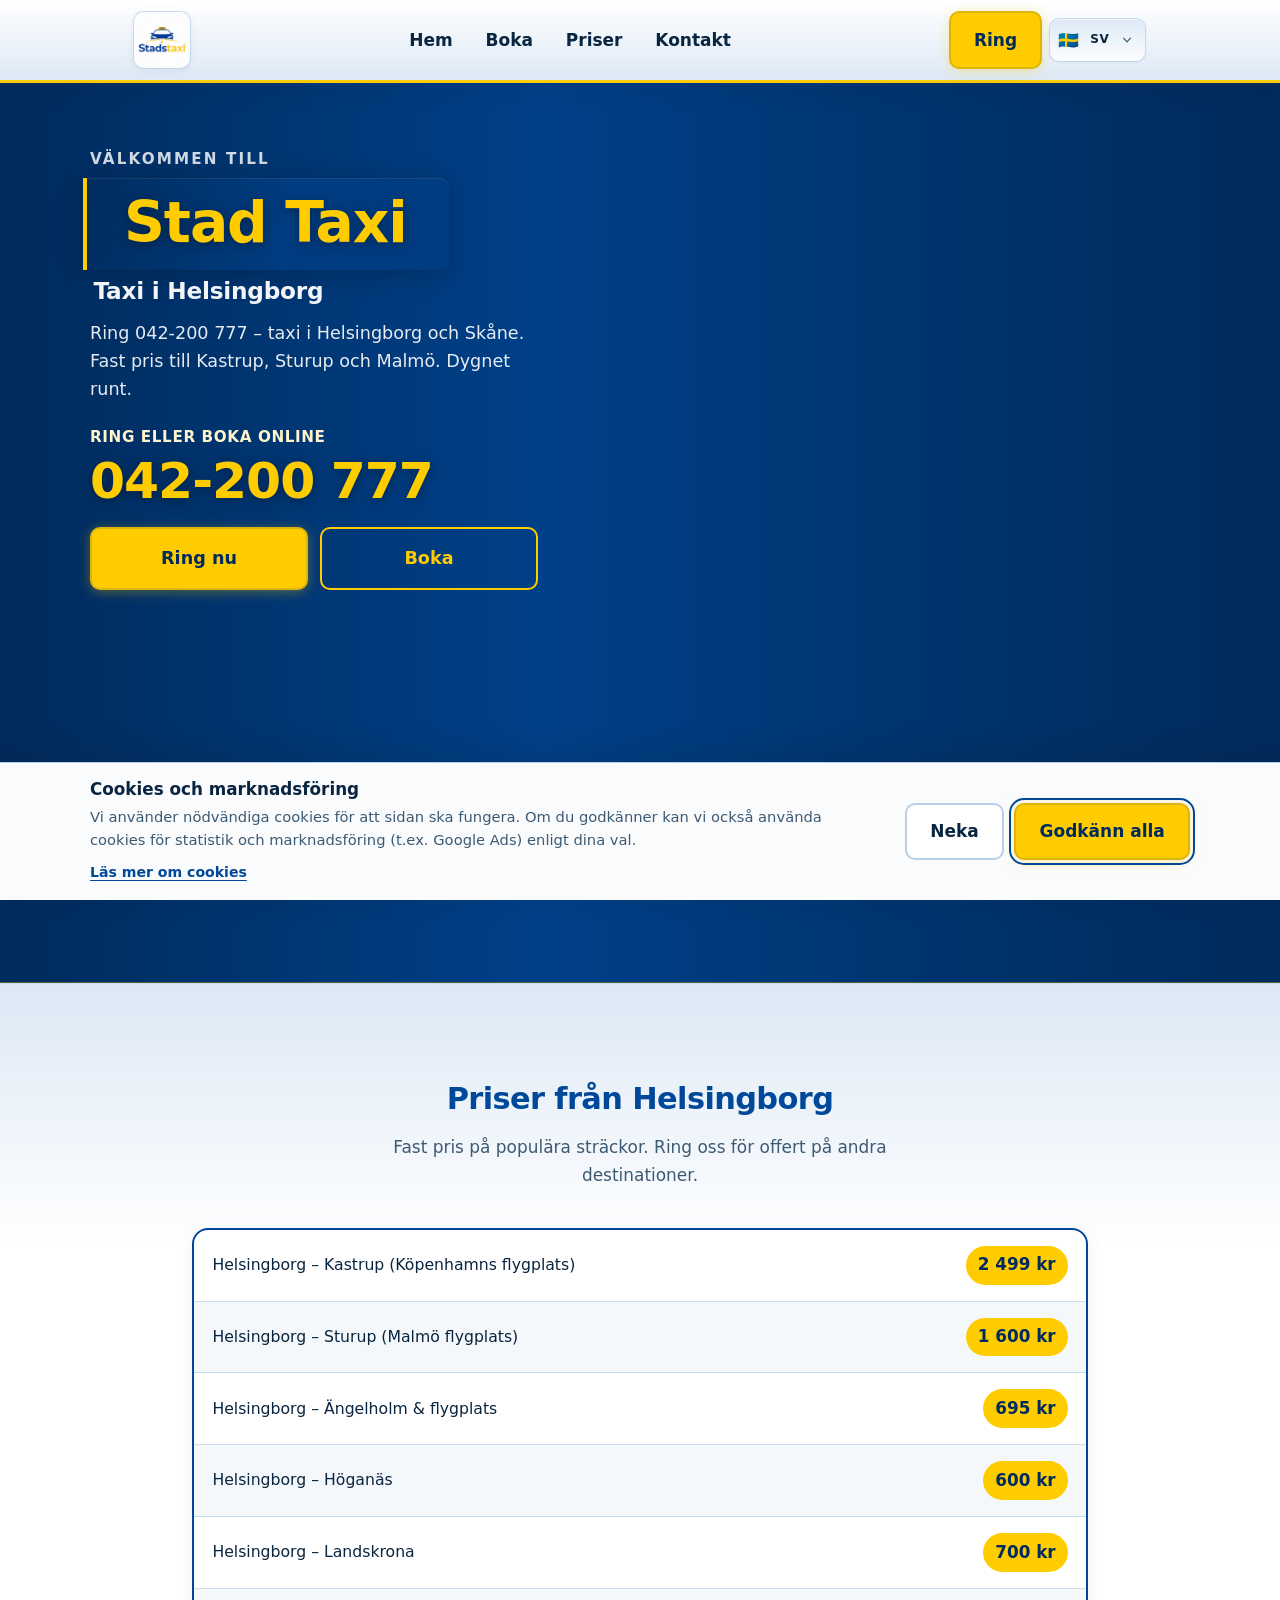
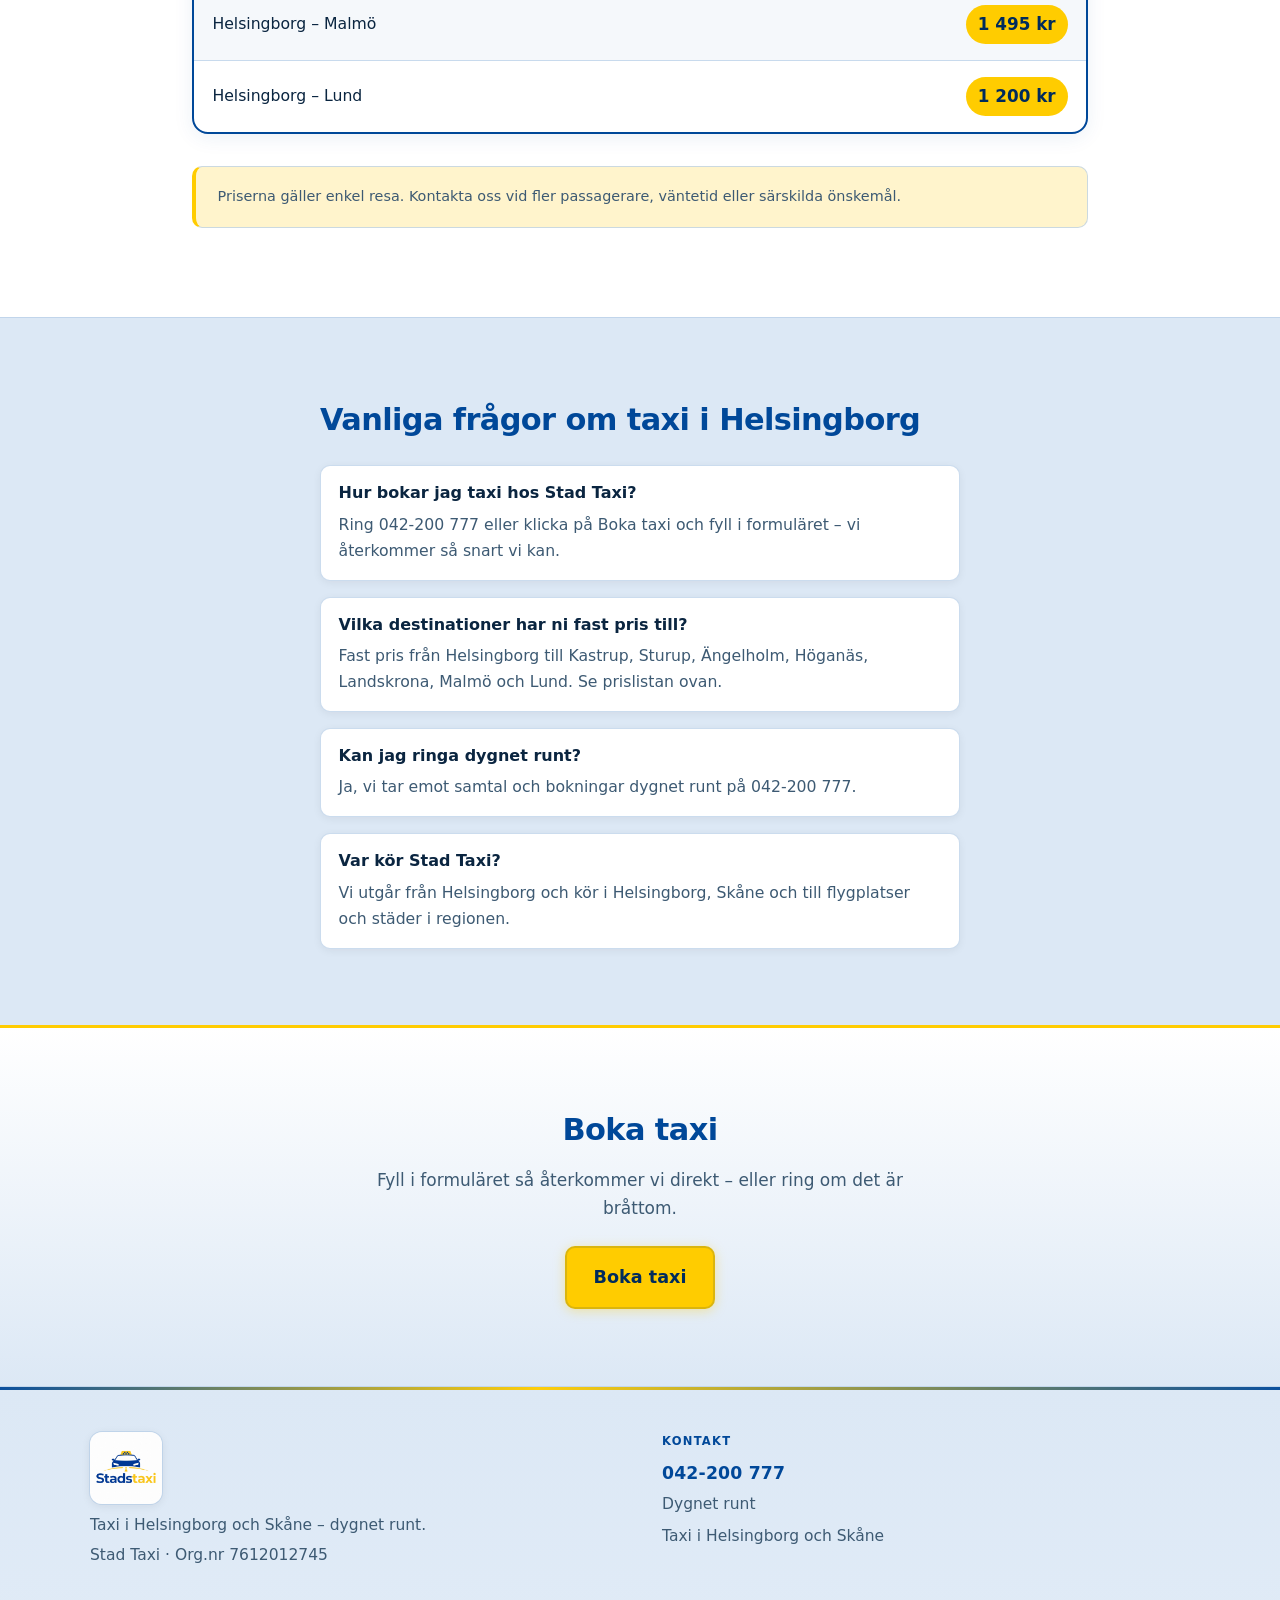
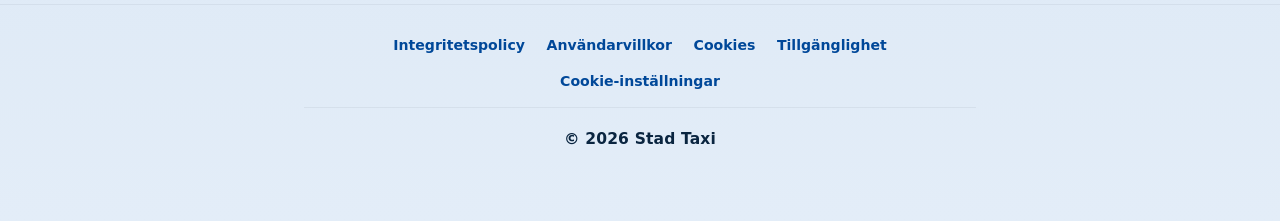
==== commit 7dcb151c: "Add Google Consent Mode v2 for GDPR-compliant Ads tracking. Set denied defaults in head, update cons" ====
--- a/index.html
+++ b/index.html
@@ -14,6 +14,24 @@
     <meta name="geo.placename" content="Helsingborg" />
     <title>Stad Taxi Helsingborg – taxi till Kastrup, Malmö &amp; flygplatser</title>
     <link rel="canonical" href="https://stadtaxi.se/" />
+    <!-- Google Consent Mode v2 – måste ligga före alla Google-taggar -->
+    <script>
+      window.dataLayer = window.dataLayer || [];
+      function gtag() {
+        dataLayer.push(arguments);
+      }
+      gtag("consent", "default", {
+        ad_storage: "denied",
+        ad_user_data: "denied",
+        ad_personalization: "denied",
+        analytics_storage: "denied",
+        functionality_storage: "granted",
+        security_storage: "granted",
+        wait_for_update: 500
+      });
+      gtag("set", "ads_data_redaction", true);
+      gtag("set", "url_passthrough", true);
+    </script>
     <!-- Höj ?v= i stylesheet/script-URL:er vid deploy om mobilen visar gammal layout (cache). -->
     <link rel="stylesheet" href="styles.css?v=20" />
     <link rel="preload" as="image" href="images/hero-helsingborg-mobile.webp" type="image/webp" media="(max-width: 767px)" fetchpriority="high" />
@@ -533,17 +551,17 @@
     >
       <div class="cookie-consent__inner container">
         <div class="cookie-consent__text">
-          <h2 id="cookie-consent-title" class="cookie-consent__title" data-i18n="cookie_banner_title">Cookies och analys</h2>
+          <h2 id="cookie-consent-title" class="cookie-consent__title" data-i18n="cookie_banner_title">Cookies och marknadsföring</h2>
           <p class="cookie-consent__lead" data-i18n="cookie_banner_lead">
-            Vi använder nödvändig lagring för språkval m.m. Om du godkänner kan vi också samla in anonym besöksstatistik för att förbättra sidan.
+            Vi använder nödvändiga cookies för att sidan ska fungera. Om du godkänner kan vi också använda cookies för statistik och marknadsföring (t.ex. Google Ads) enligt dina val.
           </p>
           <p class="cookie-consent__more">
             <a href="cookies.html" data-i18n="cookie_banner_read">Läs mer om cookies</a>
           </p>
         </div>
         <div class="cookie-consent__actions">
-          <button type="button" class="btn btn--ghost" id="cookie-consent-reject" data-i18n="cookie_reject">Endast nödvändigt</button>
-          <button type="button" class="btn btn--primary" id="cookie-consent-accept" data-i18n="cookie_accept">Godkänn analys</button>
+          <button type="button" class="btn btn--ghost" id="cookie-consent-reject" data-i18n="cookie_reject">Neka</button>
+          <button type="button" class="btn btn--primary" id="cookie-consent-accept" data-i18n="cookie_accept">Godkänn alla</button>
         </div>
       </div>
     </div>
@@ -648,8 +666,8 @@
     </dialog>
 
     <script src="stadstaxi-config.js?v=8"></script>
-    <script src="i18n.js?v=12" defer></script>
-    <script src="cookies-consent.js?v=3" defer></script>
+    <script src="i18n.js?v=13" defer></script>
+    <script src="cookies-consent.js?v=4" defer></script>
     <script src="script.js?v=4" defer></script>
     <script src="booking.js?v=5" defer></script>
   </body>
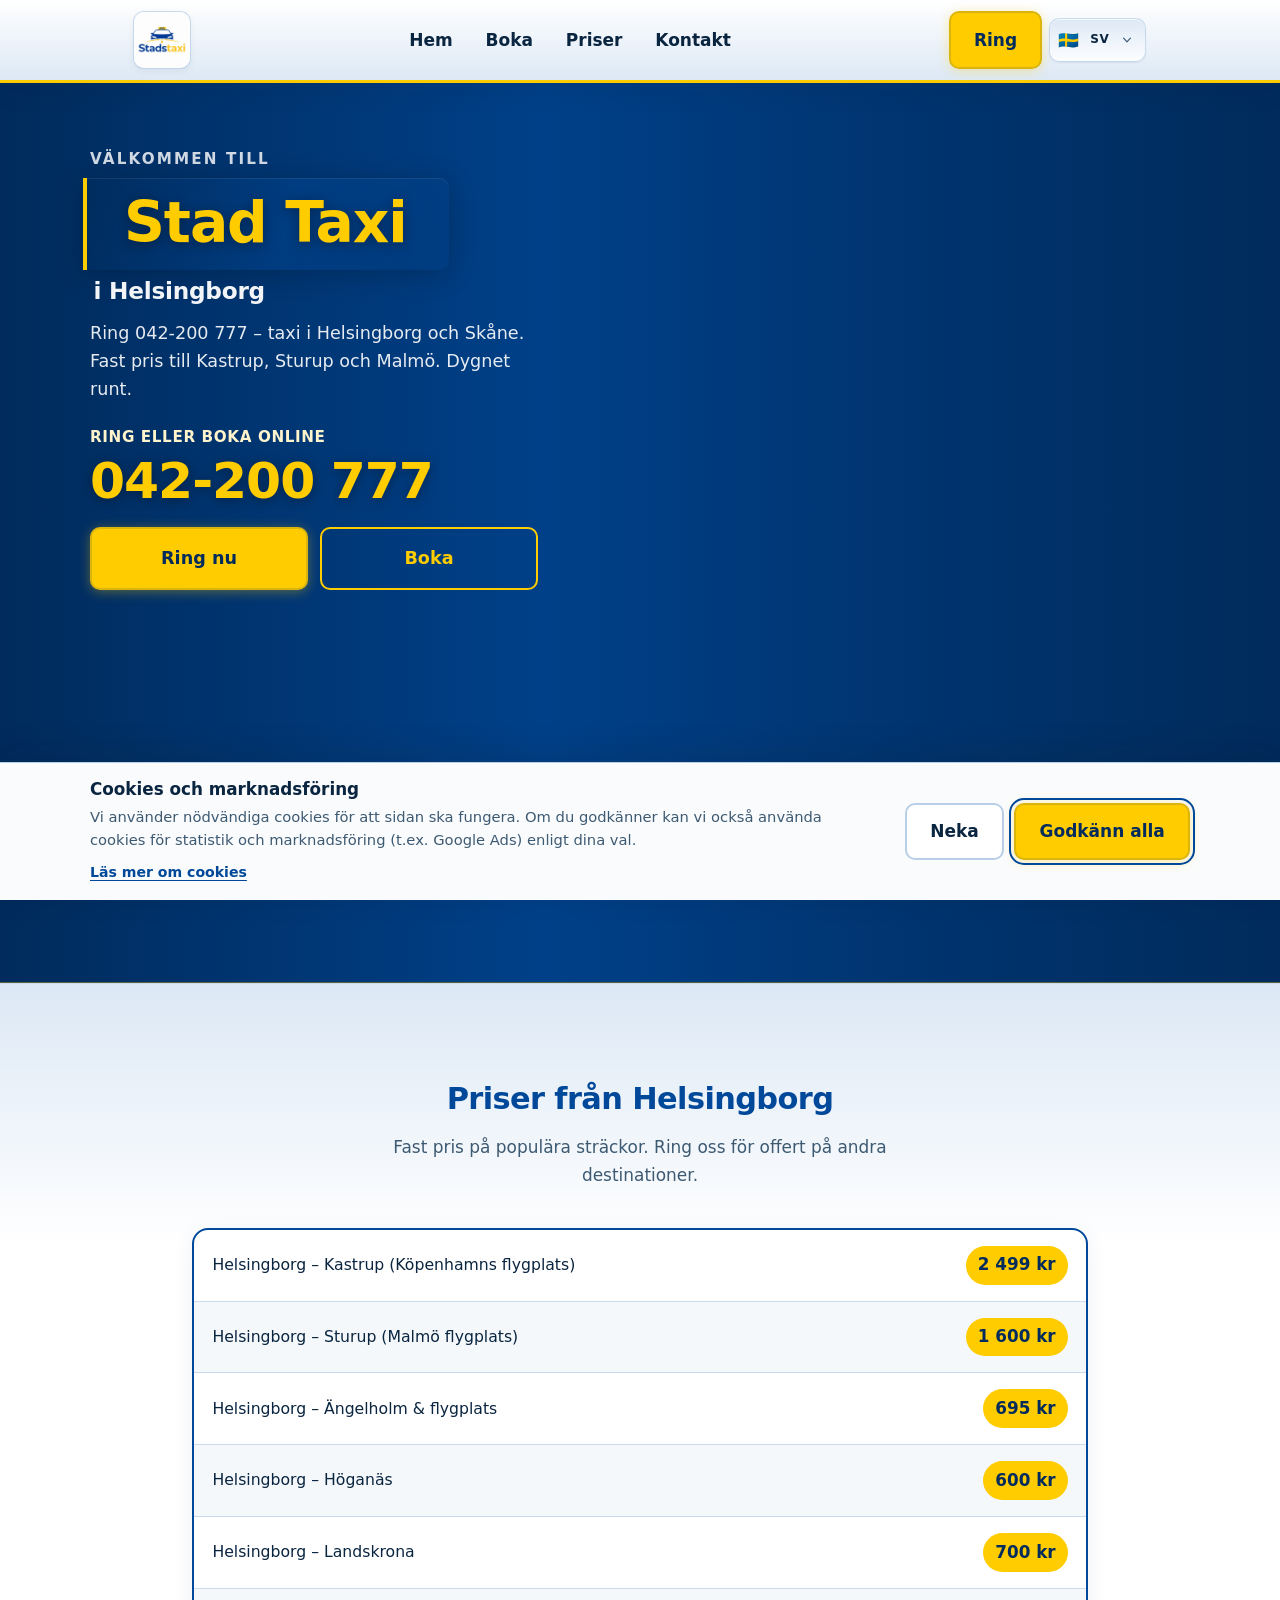
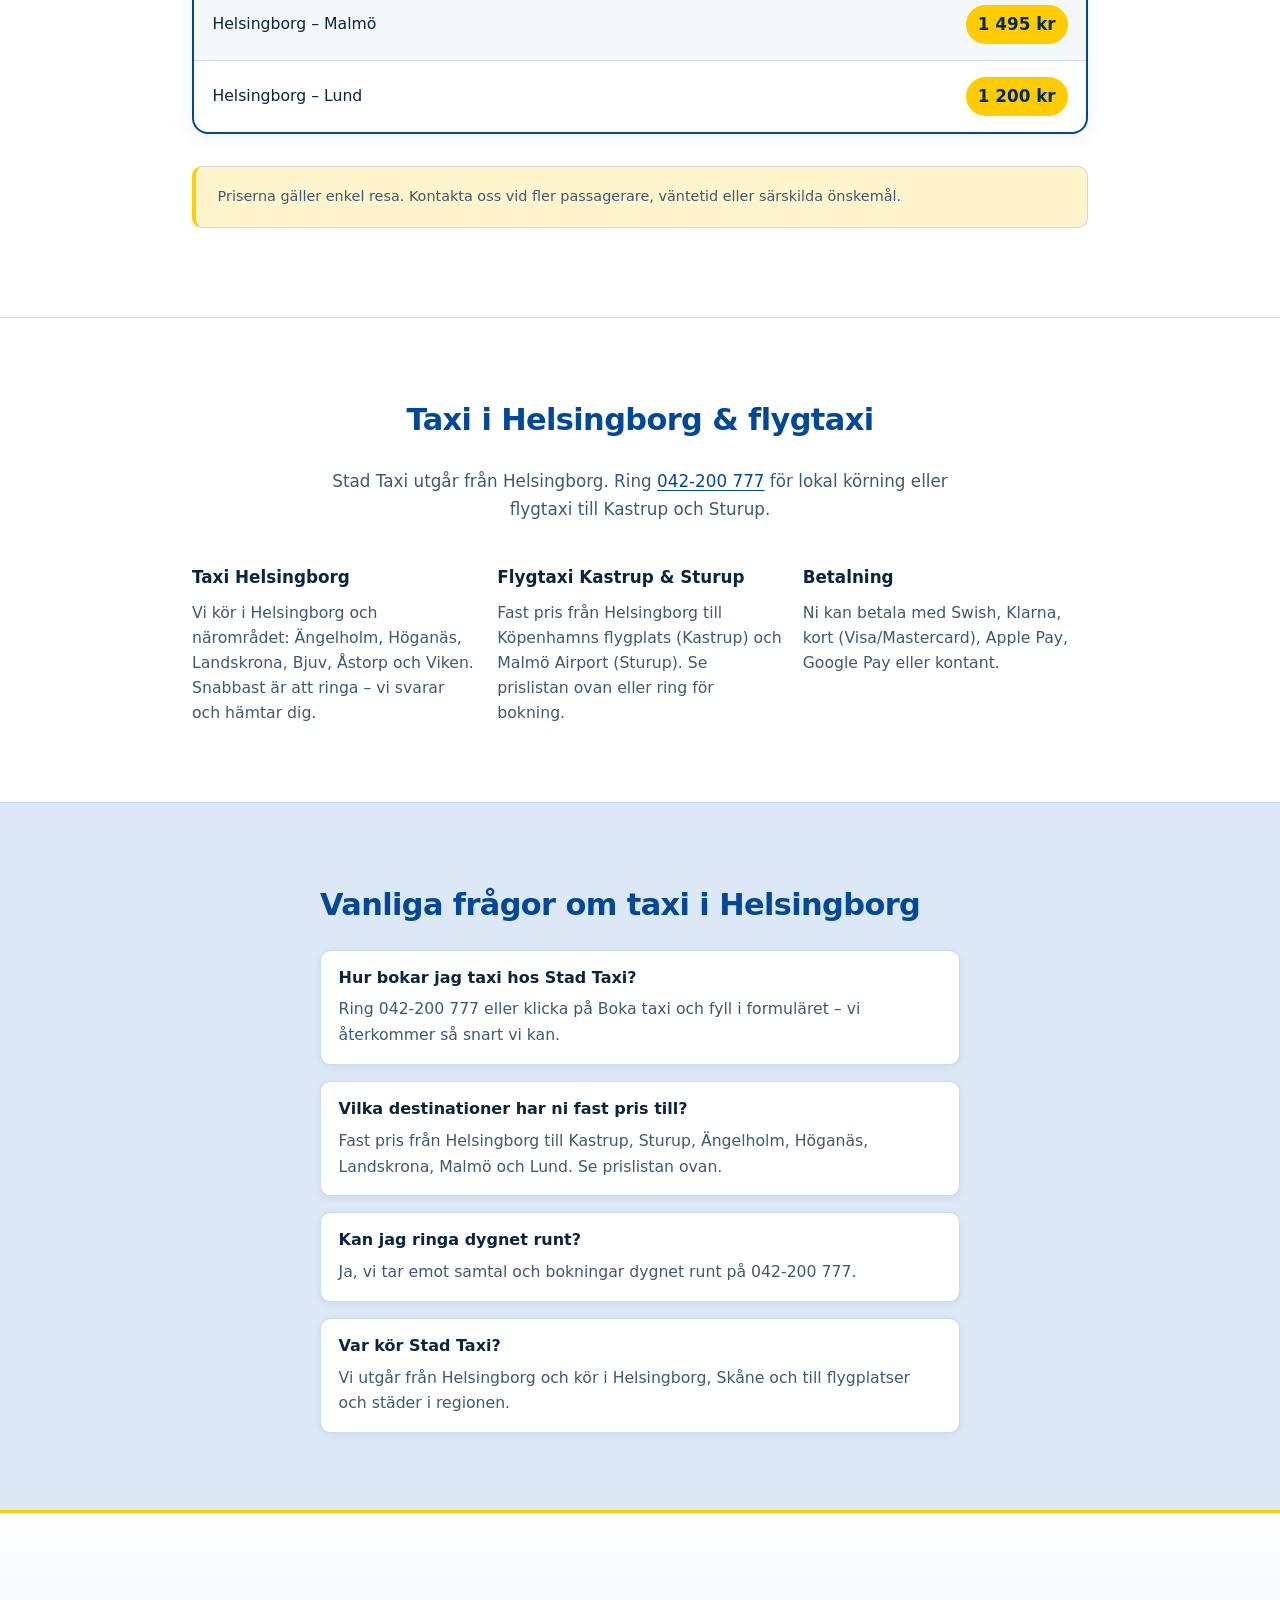
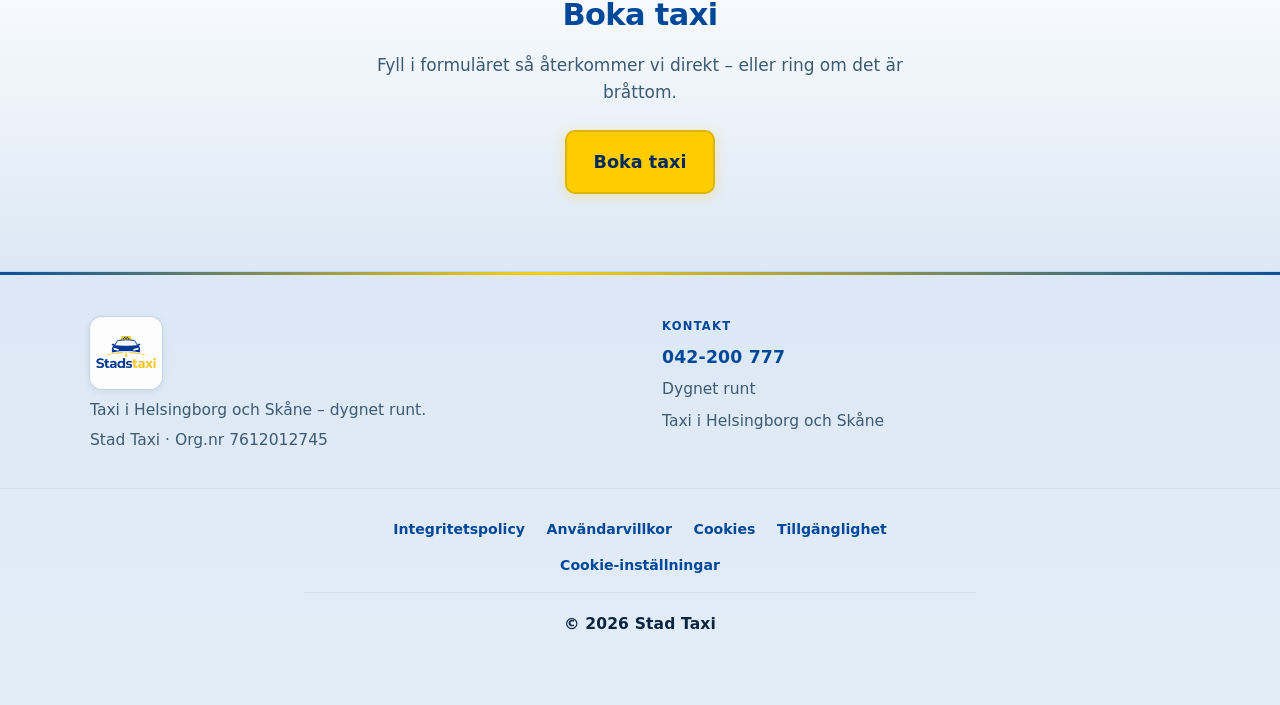
==== commit 2c0e55cc: "Simplify booking to destination-first fixed prices. One destination select shows Helsingborg→X prici" ====
--- a/index.html
+++ b/index.html
@@ -6,13 +6,13 @@
     <meta
       id="meta-description"
       name="description"
-      content="Stad Taxi i Helsingborg – ring 042-200 777 dygnet runt. Fast pris taxi till Kastrup, Sturup, Malmö, Lund och Ängelholm. Boka online eller ring direkt."
+      content="Ring 042-200 777 – Stad Taxi Helsingborg. Fast pris till Kastrup, Sturup, Malmö, Lund &amp; Ängelholm. Boka online eller ring."
     />
     <meta name="robots" content="index, follow, max-image-preview:large" />
     <meta name="theme-color" content="#004899" />
     <meta name="geo.region" content="SE-M" />
     <meta name="geo.placename" content="Helsingborg" />
-    <title>Stad Taxi Helsingborg – taxi till Kastrup, Malmö &amp; flygplatser</title>
+    <title>Stad Taxi Helsingborg – Kastrup, Malmö &amp; flygplatser</title>
     <link rel="canonical" href="https://stadtaxi.se/" />
     <!-- Google Consent Mode v2 – måste ligga före alla Google-taggar -->
     <script>
@@ -33,37 +33,37 @@
       gtag("set", "url_passthrough", true);
     </script>
     <!-- Höj ?v= i stylesheet/script-URL:er vid deploy om mobilen visar gammal layout (cache). -->
-    <link rel="stylesheet" href="styles.css?v=20" />
+    <link rel="stylesheet" href="styles.css?v=26" />
     <link rel="preload" as="image" href="images/hero-helsingborg-mobile.webp" type="image/webp" media="(max-width: 767px)" fetchpriority="high" />
-    <link rel="preload" as="image" href="images/hero-helsingborg.png" media="(min-width: 768px)" fetchpriority="high" />
+    <link rel="preload" as="image" href="images/hero-helsingborg.webp" type="image/webp" media="(min-width: 768px)" fetchpriority="high" />
     <link rel="icon" href="images/logo-stadstaxi.png?v=2" type="image/png" sizes="any" />
 
     <meta property="og:type" content="website" />
     <meta property="og:site_name" content="Stad Taxi" />
     <meta property="og:locale" content="sv_SE" />
     <meta property="og:url" content="https://stadtaxi.se/" />
-    <meta property="og:title" content="Stad Taxi Helsingborg – taxi till Kastrup, Malmö &amp; flygplatser" />
+    <meta property="og:title" content="Stad Taxi Helsingborg – Kastrup, Malmö &amp; flygplatser" />
     <meta
       property="og:description"
-      content="Stad Taxi i Helsingborg – ring 042-200 777 dygnet runt. Fast pris taxi till Kastrup, Sturup, Malmö, Lund och Ängelholm. Boka online eller ring direkt."
+      content="Ring 042-200 777 – Stad Taxi Helsingborg. Fast pris till Kastrup, Sturup, Malmö, Lund &amp; Ängelholm. Boka online eller ring."
     />
     <meta
       property="og:image"
-      content="https://stadtaxi.se/images/hero-helsingborg.png"
+      content="https://stadtaxi.se/images/hero-helsingborg.webp"
     />
     <meta property="og:image:width" content="1672" />
     <meta property="og:image:height" content="941" />
     <meta property="og:image:alt" content="Svart taxibil i Helsingborg vid solnedgång – Stad Taxi 042-200 777." />
 
     <meta name="twitter:card" content="summary_large_image" />
-    <meta name="twitter:title" content="Stad Taxi Helsingborg – taxi till Kastrup, Malmö &amp; flygplatser" />
+    <meta name="twitter:title" content="Stad Taxi Helsingborg – Kastrup, Malmö &amp; flygplatser" />
     <meta
       name="twitter:description"
-      content="Ring 042-200 777 – fast pris taxi från Helsingborg till Kastrup, Sturup, Malmö, Lund och Ängelholm. Dygnet runt."
+      content="Ring 042-200 777 – fast pris från Helsingborg till Kastrup, Sturup, Malmö, Lund &amp; Ängelholm."
     />
     <meta
       name="twitter:image"
-      content="https://stadtaxi.se/images/hero-helsingborg.png"
+      content="https://stadtaxi.se/images/hero-helsingborg.webp"
     />
 
     <script type="application/ld+json">
@@ -120,11 +120,28 @@
             "taxID": "7612012745",
             "priceRange": "$$",
             "currenciesAccepted": "SEK",
-            "paymentAccepted": "Kontant, kreditkort, Swish",
+            "paymentAccepted": "Kontant, kreditkort, Swish, Klarna, Apple Pay, Google Pay",
+            "address": {
+              "@type": "PostalAddress",
+              "addressLocality": "Helsingborg",
+              "addressRegion": "Skåne",
+              "addressCountry": "SE"
+            },
             "areaServed": [
               { "@type": "City", "name": "Helsingborg" },
+              { "@type": "City", "name": "Ängelholm" },
+              { "@type": "City", "name": "Höganäs" },
+              { "@type": "City", "name": "Landskrona" },
+              { "@type": "City", "name": "Bjuv" },
+              { "@type": "City", "name": "Åstorp" },
+              { "@type": "City", "name": "Viken" },
               { "@type": "AdministrativeArea", "name": "Skåne" }
             ],
+            "geo": {
+              "@type": "GeoCoordinates",
+              "latitude": 56.0465,
+              "longitude": 12.6945
+            },
             "serviceType": "Taxi",
             "openingHoursSpecification": [
               {
@@ -343,6 +360,7 @@
         <div class="hero__media" aria-hidden="true">
           <picture>
             <source media="(max-width: 767px)" srcset="images/hero-helsingborg-mobile.webp" type="image/webp" />
+            <source media="(min-width: 768px)" srcset="images/hero-helsingborg.webp" type="image/webp" />
             <img
               class="hero__photo"
               src="images/hero-helsingborg.png"
@@ -359,7 +377,7 @@
             <p class="hero__eyebrow" data-i18n="hero_eyebrow">Välkommen till</p>
             <h1 id="hero-title" class="hero__title" data-i18n="hero_title" data-i18n-html="true">
               <span class="hero__title-brand"><span class="hero__title-accent">Stad</span> <span class="hero__title-accent">Taxi</span></span>
-              <span class="hero__title-location">Taxi i Helsingborg</span>
+              <span class="hero__title-location">i Helsingborg</span>
             </h1>
             <p class="hero__lead" data-i18n="hero_lead">
               Ring 042-200 777 – taxi i Helsingborg och Skåne. Fast pris till Kastrup, Sturup och Malmö. Dygnet runt.
@@ -426,6 +444,40 @@
         </div>
       </section>
 
+      <section class="local-seo" id="omraden" aria-labelledby="omraden-title">
+        <div class="container local-seo__inner">
+          <header class="local-seo__header">
+            <h2 id="omraden-title" class="section-title">Taxi i Helsingborg &amp; flygtaxi</h2>
+            <p class="section-intro">
+              Stad Taxi utgår från Helsingborg. Ring <a href="tel:+4642200777">042-200 777</a> för lokal körning
+              eller flygtaxi till Kastrup och Sturup.
+            </p>
+          </header>
+          <div class="local-seo__grid">
+            <article class="local-seo__card">
+              <h3 class="local-seo__card-title">Taxi Helsingborg</h3>
+              <p>
+                Vi kör i Helsingborg och närområdet: Ängelholm, Höganäs, Landskrona, Bjuv, Åstorp och Viken.
+                Snabbast är att ringa – vi svarar och hämtar dig.
+              </p>
+            </article>
+            <article class="local-seo__card">
+              <h3 class="local-seo__card-title">Flygtaxi Kastrup &amp; Sturup</h3>
+              <p>
+                Fast pris från Helsingborg till Köpenhamns flygplats (Kastrup) och Malmö Airport (Sturup).
+                Se prislistan ovan eller ring för bokning.
+              </p>
+            </article>
+            <article class="local-seo__card">
+              <h3 class="local-seo__card-title">Betalning</h3>
+              <p>
+                Ni kan betala med Swish, Klarna, kort (Visa/Mastercard), Apple Pay, Google Pay eller kontant.
+              </p>
+            </article>
+          </div>
+        </div>
+      </section>
+
       <section class="faq" id="faq" aria-labelledby="faq-title">
         <div class="container faq__inner">
           <h2 id="faq-title" class="section-title faq__title" data-i18n="faq_title">Vanliga frågor om taxi i Helsingborg</h2>
@@ -569,7 +621,7 @@
     <dialog id="booking-dialog" class="booking-dialog" aria-labelledby="booking-dialog-title">
       <div class="booking-dialog__inner">
         <header class="booking-dialog__header">
-          <h2 id="booking-dialog-title" class="booking-dialog__title" data-i18n="book_title">Boka taxi</h2>
+          <h2 id="booking-dialog-title" class="booking-dialog__title" data-i18n="book_dialog_title">Bokningsförfrågan</h2>
           <button type="button" class="booking-dialog__close" data-booking-dialog-close data-i18n-aria-label="book_dialog_close_aria" aria-label="Stäng">
             <span aria-hidden="true">&times;</span>
           </button>
@@ -578,15 +630,65 @@
           <div id="booking-flow">
             <form class="booking-form booking-form--dialog" id="booking-form" novalidate>
               <div class="form-row">
-                <label for="book-from"><span data-i18n="lbl_from">Från</span> <span class="req" aria-hidden="true">*</span></label>
-                <input type="text" id="book-from" name="from" autocomplete="street-address" required />
-                <p class="field-error" id="book-from-error" role="alert" hidden></p>
-              </div>
-              <div class="form-row">
-                <label for="book-to"><span data-i18n="lbl_to">Till</span> <span class="req" aria-hidden="true">*</span></label>
-                <input type="text" id="book-to" name="to" autocomplete="off" required />
-                <p class="field-error" id="book-to-error" role="alert" hidden></p>
-              </div>
+                <label for="book-to-dest"
+                  ><span data-i18n="lbl_to">Destination</span> <span class="req" aria-hidden="true">*</span></label
+                >
+                <select id="book-to-dest" name="to_dest">
+                  <option value="" selected disabled data-i18n="book_dest_placeholder">Välj vart du ska</option>
+                </select>
+                <p class="field-error" id="book-to-dest-error" role="alert" hidden></p>
+              </div>
+
+              <div id="book-fixed-block" hidden>
+                <p class="field-hint book-fixed-hint" data-i18n="book_fixed_hint">
+                  Fastpris gäller från Helsingborg-området.
+                </p>
+                <div class="book-price-preview" id="book-price-preview" hidden role="status" aria-live="polite">
+                  <p class="book-price-preview__route" id="book-price-route"></p>
+                  <p class="book-price-preview__sum" id="book-price-sum"></p>
+                  <p class="book-price-preview__note" data-i18n="book_price_note">
+                    Priset bekräftas när vi ringer upp dig. Kö, väntetid eller tillägg kan påverka slutpris.
+                  </p>
+                </div>
+                <div class="form-row">
+                  <label for="book-from"
+                    ><span data-i18n="lbl_from">Hämtadress</span> <span class="req" aria-hidden="true">*</span></label
+                  >
+                  <input
+                    type="text"
+                    id="book-from"
+                    name="from"
+                    autocomplete="street-address"
+                    placeholder="Gata och nummer"
+                    data-i18n-placeholder="ph_from"
+                  />
+                  <p class="field-hint" data-i18n="book_from_hint">T.ex. Drottninggatan 12</p>
+                  <p class="field-error" id="book-from-error" role="alert" hidden></p>
+                </div>
+              </div>
+
+              <div id="book-other-block" hidden>
+                <div class="form-row">
+                  <label for="book-from-other"
+                    ><span data-i18n="lbl_from_other">Från</span> <span class="req" aria-hidden="true">*</span></label
+                  >
+                  <input type="text" id="book-from-other" name="from_other" autocomplete="street-address" placeholder="Ort / adress" data-i18n-placeholder="ph_from_other" />
+                  <p class="field-error" id="book-from-other-error" role="alert" hidden></p>
+                </div>
+                <div class="form-row">
+                  <label for="book-to"
+                    ><span data-i18n="lbl_to_other">Till</span> <span class="req" aria-hidden="true">*</span></label
+                  >
+                  <input type="text" id="book-to" name="to" autocomplete="off" placeholder="Ort / adress" data-i18n-placeholder="ph_to_other" />
+                  <p class="field-error" id="book-to-error" role="alert" hidden></p>
+                </div>
+                <div class="book-price-preview book-price-preview--quote" id="book-price-quote" role="status">
+                  <p class="book-price-preview__label" data-i18n="book_price_quote">
+                    Vi ringer dig med pris.
+                  </p>
+                </div>
+              </div>
+
               <div class="form-row form-row--split">
                 <div>
                   <label for="book-name"><span data-i18n="lbl_name">Namn</span> <span class="req" aria-hidden="true">*</span></label>
@@ -657,7 +759,10 @@
           </div>
           <div class="booking-dialog__thanks" id="booking-thanks" hidden tabindex="-1" role="status" aria-live="polite">
             <h3 class="booking-dialog__thanks-title" data-i18n="thanks_title">Tack!</h3>
-            <p class="booking-dialog__thanks-text" data-i18n="thanks_text">Vi har tagit emot din bokning och återkommer så snart vi kan.</p>
+            <p class="booking-dialog__thanks-text" data-i18n="thanks_text">
+              Vi har tagit emot din bokningsförfrågan. Vi ringer dig snart på numret du angav – du kan också få svar via e-post.
+            </p>
+            <p class="booking-dialog__thanks-phone" id="booking-thanks-phone" hidden></p>
             <button type="button" class="btn btn--ghost" id="booking-thanks-reset" data-i18n="thanks_reset">Ny bokning</button>
             <button type="button" class="btn btn--primary" data-booking-dialog-close data-i18n="book_dialog_close_btn">Stäng</button>
           </div>
@@ -665,10 +770,10 @@
       </div>
     </dialog>
 
-    <script src="stadstaxi-config.js?v=8"></script>
-    <script src="i18n.js?v=13" defer></script>
-    <script src="cookies-consent.js?v=4" defer></script>
+    <script src="stadstaxi-config.js?v=10"></script>
+    <script src="i18n.js?v=20" defer></script>
+    <script src="cookies-consent.js?v=5" defer></script>
     <script src="script.js?v=4" defer></script>
-    <script src="booking.js?v=5" defer></script>
+    <script src="booking.js?v=14" defer></script>
   </body>
 </html>
--- a/styles.css
+++ b/styles.css
@@ -1782,6 +1782,51 @@
   color: var(--color-text-muted);
 }
 
+.local-seo {
+  padding: clamp(2.5rem, 6vw, var(--section-y)) var(--space);
+  background: var(--color-surface);
+  border-top: 1px solid var(--color-border-soft);
+}
+
+.local-seo__inner {
+  max-width: 56rem;
+  margin-inline: auto;
+}
+
+.local-seo__header {
+  margin-bottom: clamp(1.5rem, 3.5vw, 2rem);
+  text-align: center;
+}
+
+.local-seo__header .section-intro {
+  margin-inline: auto;
+  max-width: 40rem;
+}
+
+.local-seo__grid {
+  display: grid;
+  gap: 1.25rem;
+  grid-template-columns: 1fr;
+}
+
+@media (min-width: 720px) {
+  .local-seo__grid {
+    grid-template-columns: repeat(3, 1fr);
+  }
+}
+
+.local-seo__card-title {
+  margin: 0 0 0.5rem;
+  font-size: 1.05rem;
+}
+
+.local-seo__card p {
+  margin: 0;
+  color: var(--color-text-muted);
+  line-height: 1.6;
+  font-size: 0.98rem;
+}
+
 .price-table {
   list-style: none;
   margin: 0 0 clamp(1.5rem, 3vw, 2rem);
@@ -1988,6 +2033,73 @@
 .booking-form--dialog textarea {
   width: 100%;
   font-size: 1rem;
+}
+
+.book-price-preview__route {
+  margin: 0 0 0.2rem;
+  font-size: 0.95rem;
+  font-weight: 600;
+  color: var(--color-text);
+}
+
+.book-fixed-hint {
+  margin: 0 0 0.75rem;
+}
+
+.booking-form__route-hint {
+  margin: 0 0 1rem;
+  padding: 0.75rem 0.9rem;
+  font-size: 0.9rem;
+  line-height: 1.45;
+  color: var(--color-text);
+  background: var(--color-bg-soft);
+  border: 1px solid var(--color-border-soft);
+  border-radius: 10px;
+}
+
+.booking-form__route-hint strong {
+  font-weight: 700;
+}
+
+.book-price-preview {
+  margin: 0 0 1rem;
+  padding: 0.85rem 1rem;
+  border-radius: 10px;
+  border: 1px solid var(--color-border-soft);
+  background: var(--color-bg-soft);
+  text-align: left;
+}
+
+.book-price-preview__label {
+  margin: 0 0 0.25rem;
+  font-size: 0.875rem;
+  color: var(--color-text-muted);
+}
+
+.book-price-preview__sum {
+  margin: 0;
+  font-size: 1.35rem;
+  font-weight: 700;
+  color: var(--color-text);
+  letter-spacing: -0.02em;
+}
+
+.book-price-preview__note {
+  margin: 0.4rem 0 0;
+  font-size: 0.8rem;
+  line-height: 1.45;
+  color: var(--color-text-muted);
+}
+
+.book-price-preview--quote .book-price-preview__label {
+  margin: 0;
+  color: var(--color-text);
+}
+
+.booking-dialog__thanks-phone {
+  margin: 0.75rem 0 1rem;
+  font-size: 1.05rem;
+  font-weight: 600;
 }
 
 .booking-dialog__thanks {
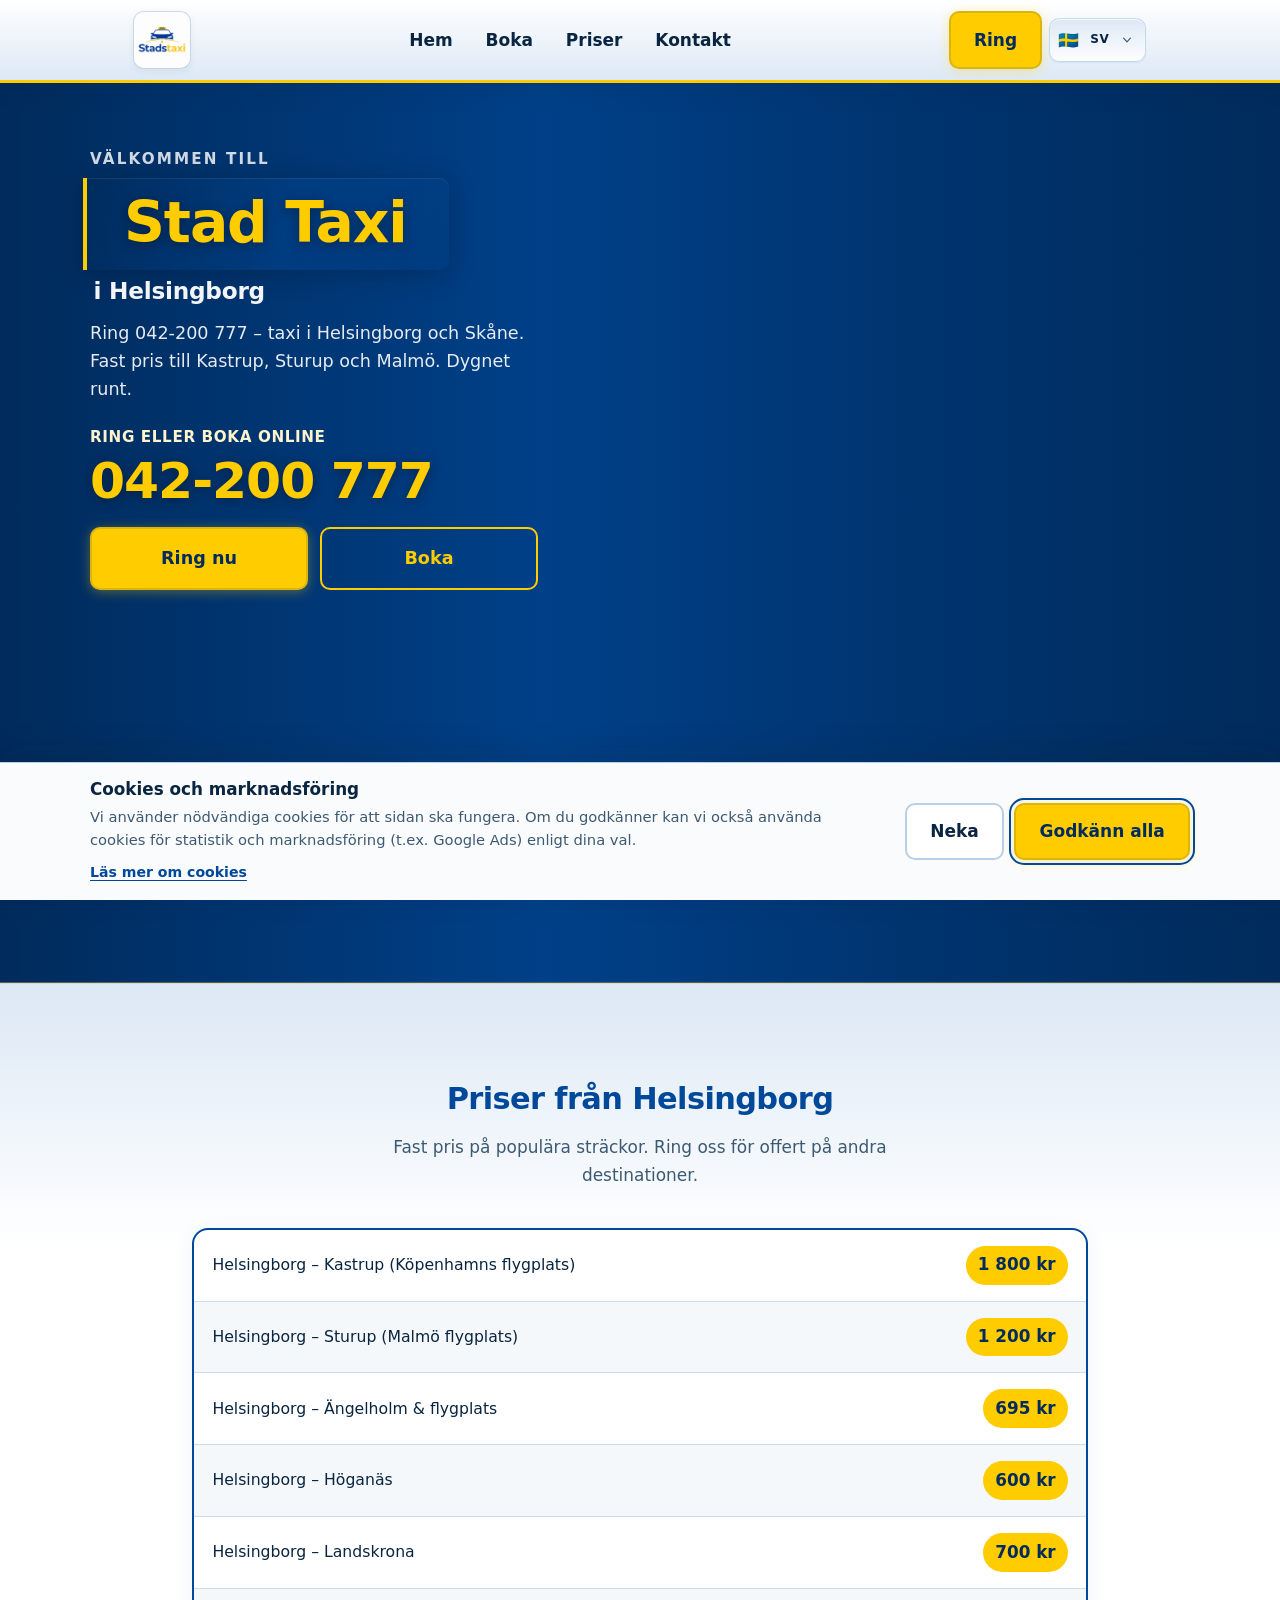
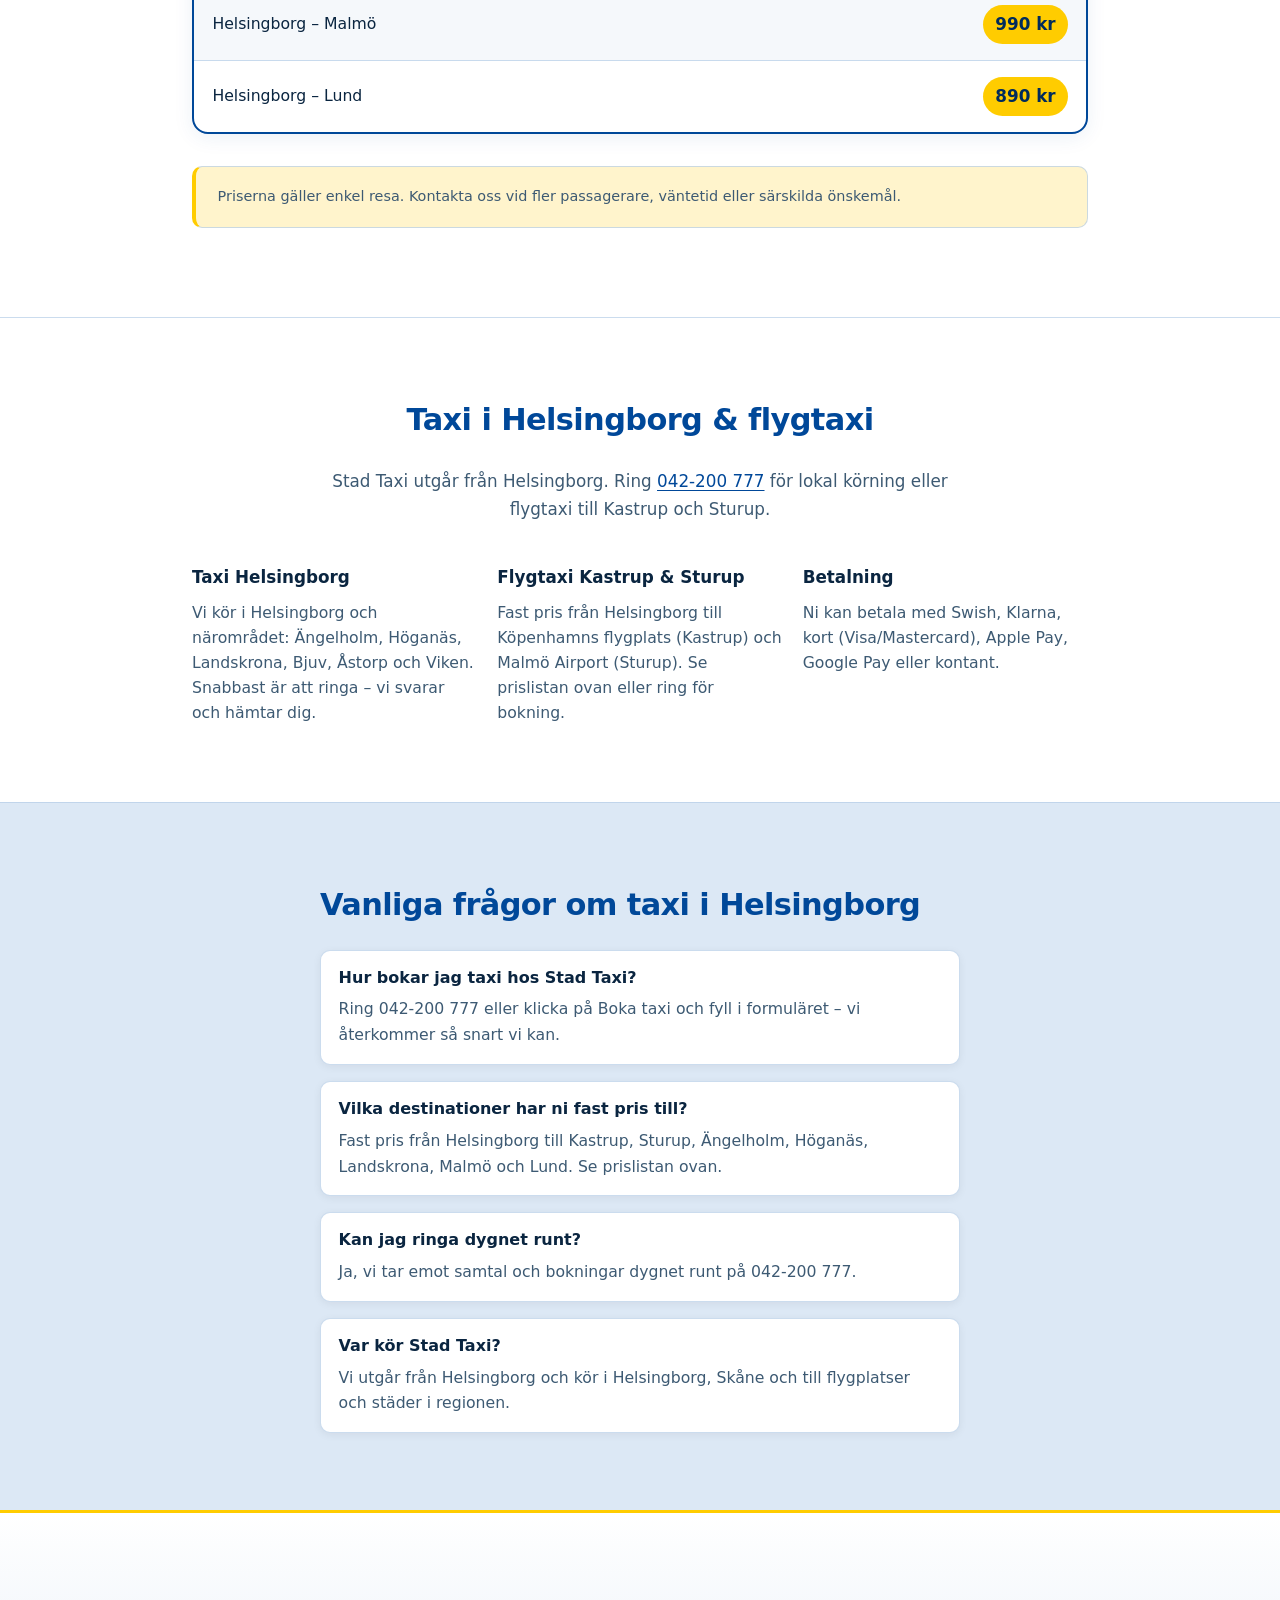
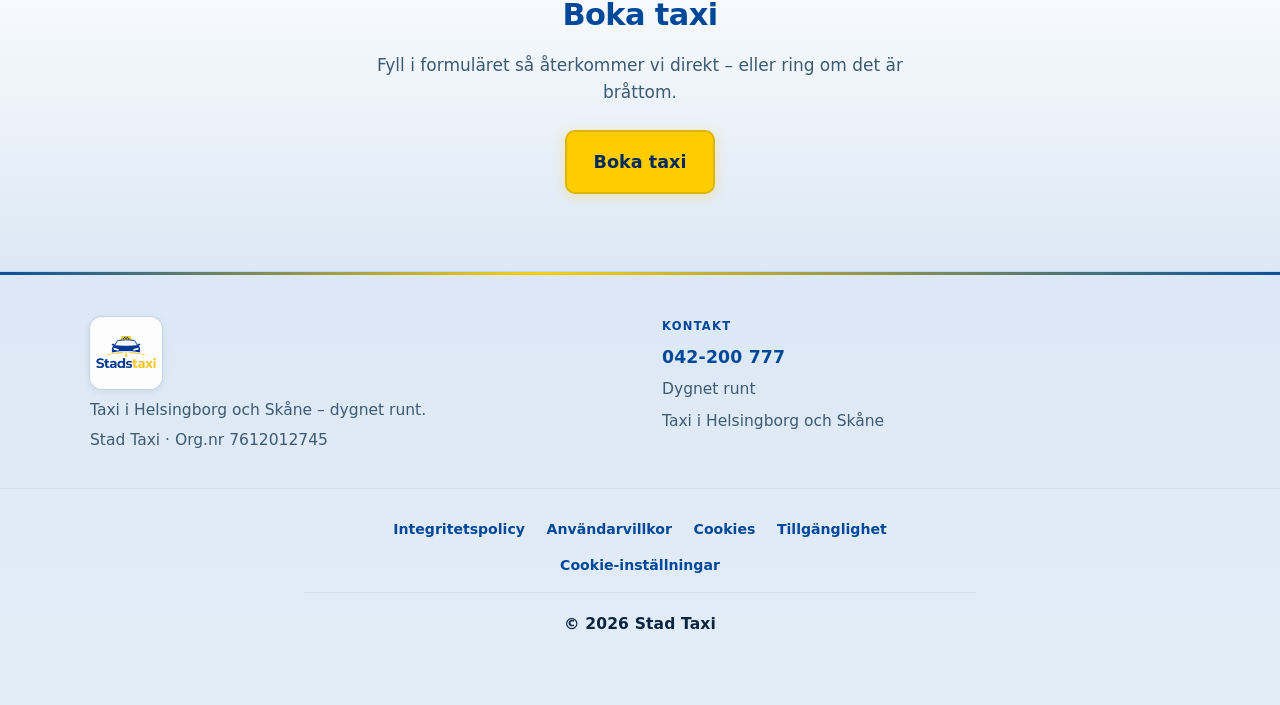
==== commit d3a274c4: "Update fixed prices: Kastrup 1800, Sturup 1200, Malmö 990, Lund 890. Co-Authored-By: Claude Opus 5.5" ====
--- a/index.html
+++ b/index.html
@@ -166,14 +166,14 @@
                 {
                   "@type": "Offer",
                   "name": "Taxi Helsingborg – Kastrup",
-                  "price": "2499",
+                  "price": "1800",
                   "priceCurrency": "SEK",
                   "itemOffered": { "@type": "Service", "name": "Taxi Helsingborg till Köpenhamns flygplats (Kastrup)" }
                 },
                 {
                   "@type": "Offer",
                   "name": "Taxi Helsingborg – Sturup",
-                  "price": "1600",
+                  "price": "1200",
                   "priceCurrency": "SEK",
                   "itemOffered": { "@type": "Service", "name": "Taxi Helsingborg till Malmö flygplats (Sturup)" }
                 },
@@ -201,14 +201,14 @@
                 {
                   "@type": "Offer",
                   "name": "Taxi Helsingborg – Malmö",
-                  "price": "1495",
+                  "price": "990",
                   "priceCurrency": "SEK",
                   "itemOffered": { "@type": "Service", "name": "Taxi Helsingborg till Malmö" }
                 },
                 {
                   "@type": "Offer",
                   "name": "Taxi Helsingborg – Lund",
-                  "price": "1200",
+                  "price": "890",
                   "priceCurrency": "SEK",
                   "itemOffered": { "@type": "Service", "name": "Taxi Helsingborg till Lund" }
                 }
@@ -410,11 +410,11 @@
           <ul class="price-table" role="list">
             <li class="price-table__row">
               <span class="price-table__route" data-i18n="price_route_kastrup">Helsingborg – Kastrup (Köpenhamns flygplats)</span>
-              <span class="price-table__sum">2 499 kr</span>
+              <span class="price-table__sum">1 800 kr</span>
             </li>
             <li class="price-table__row">
               <span class="price-table__route" data-i18n="price_route_sturup">Helsingborg – Sturup (Malmö flygplats)</span>
-              <span class="price-table__sum">1 600 kr</span>
+              <span class="price-table__sum">1 200 kr</span>
             </li>
             <li class="price-table__row">
               <span class="price-table__route" data-i18n="price_route_angelholm">Helsingborg – Ängelholm &amp; flygplats</span>
@@ -430,11 +430,11 @@
             </li>
             <li class="price-table__row">
               <span class="price-table__route" data-i18n="price_route_malmo">Helsingborg – Malmö</span>
-              <span class="price-table__sum">1 495 kr</span>
+              <span class="price-table__sum">990 kr</span>
             </li>
             <li class="price-table__row">
               <span class="price-table__route" data-i18n="price_route_lund">Helsingborg – Lund</span>
-              <span class="price-table__sum">1 200 kr</span>
+              <span class="price-table__sum">890 kr</span>
             </li>
           </ul>
 
@@ -770,7 +770,7 @@
       </div>
     </dialog>
 
-    <script src="stadstaxi-config.js?v=10"></script>
+    <script src="stadstaxi-config.js?v=11"></script>
     <script src="i18n.js?v=20" defer></script>
     <script src="cookies-consent.js?v=5" defer></script>
     <script src="script.js?v=4" defer></script>
